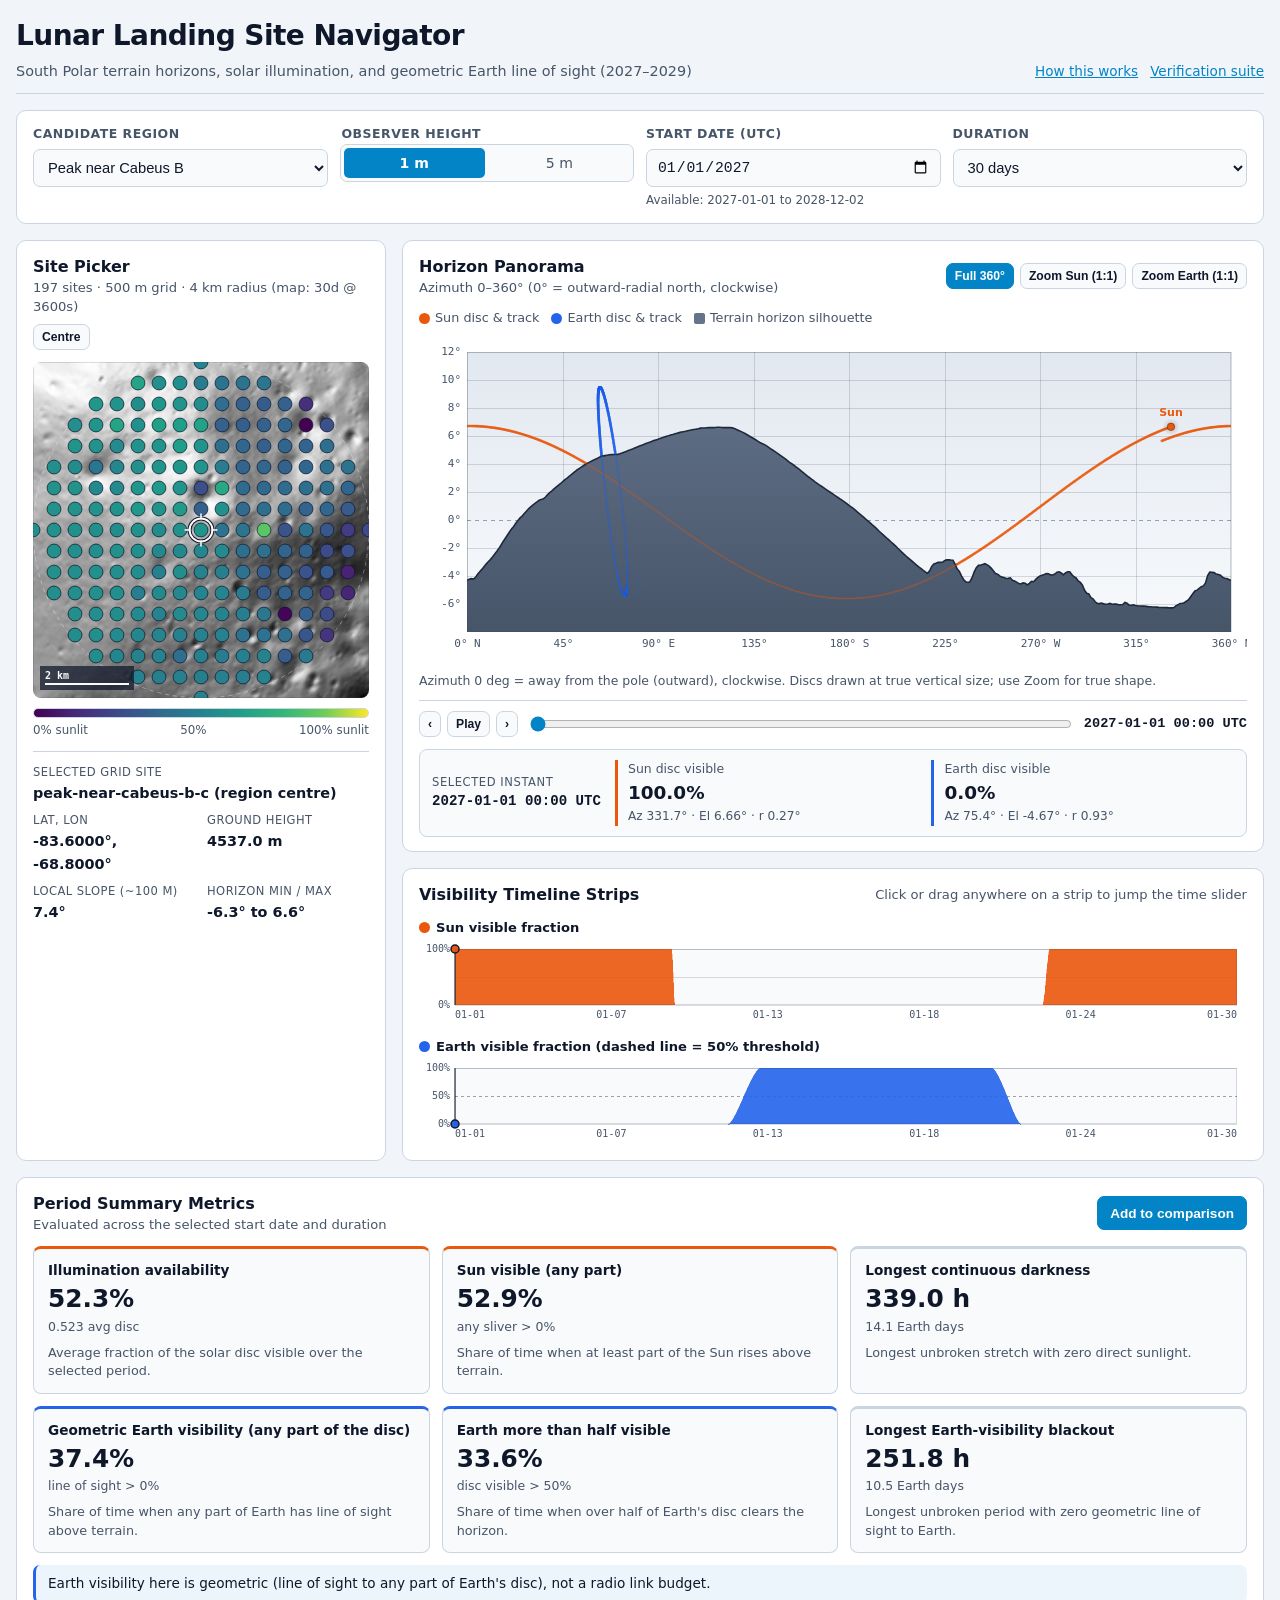
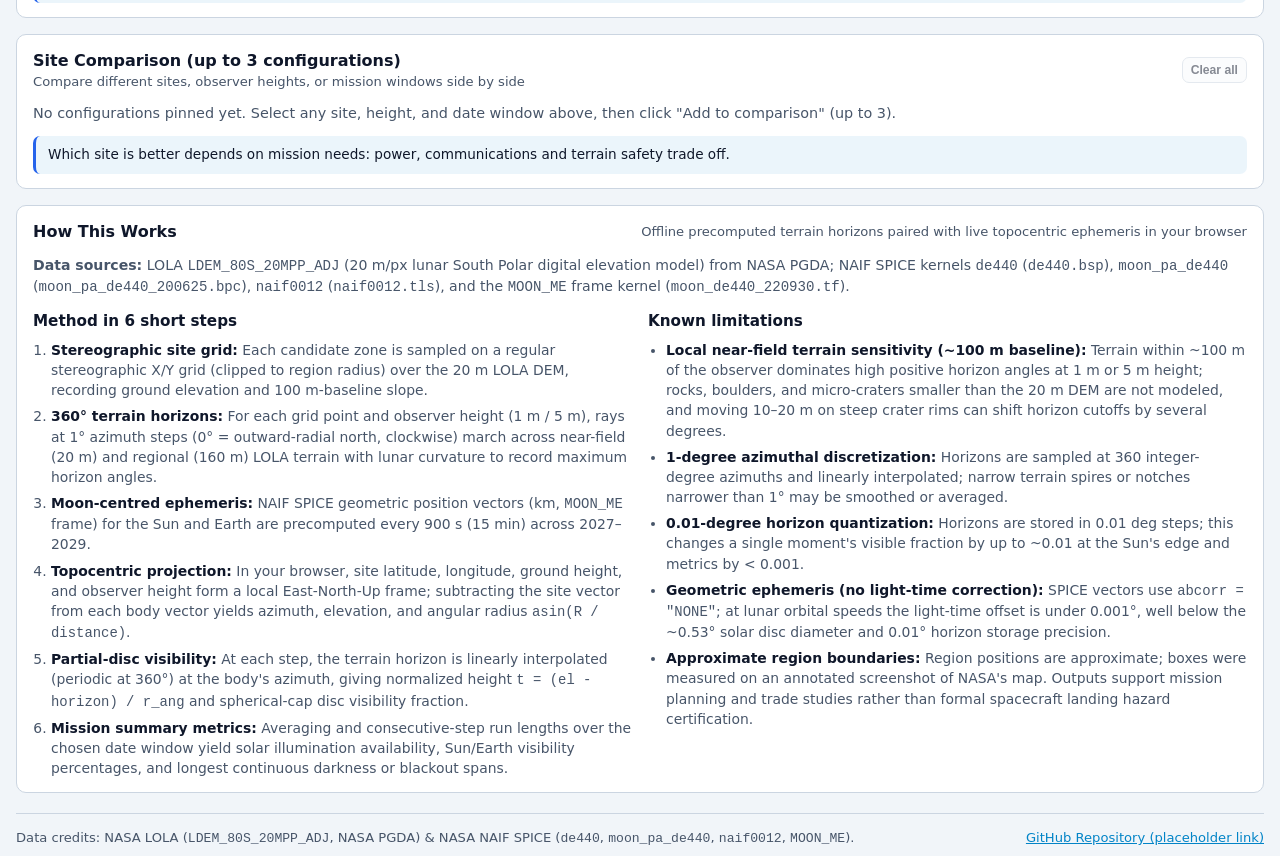
==== web/index.html @ ea750ddb "baseline: engine, data pack tools, web app before phase-1" ====
<!DOCTYPE html>
<html lang="en">
<head>
  <meta charset="UTF-8">
  <meta name="viewport" content="width=device-width, initial-scale=1.0">
  <title>Lunar Landing Site Navigator — Artemis III South Pole Explorer</title>
  <link rel="icon" href="data:,">
  <link rel="stylesheet" href="css/style.css">
</head>
<body>
  <div class="page-wrap">
    <header class="site-header">
      <div>
        <h1 class="site-title">Lunar Landing Site Navigator</h1>
        <p class="site-subtitle">
          South Polar terrain horizons, solar illumination, and geometric Earth line of sight (2027–2029)
        </p>
      </div>
      <nav class="header-links" aria-label="Secondary links">
        <a href="#how-this-works">How this works</a>
        <a href="tests.html">Verification suite</a>
      </nav>
    </header>

    <section id="loading-banner" class="status-card" aria-live="polite">
      <strong>Loading lunar terrain and ephemeris data pack…</strong>
      <p id="loading-text" class="panel-sub">Initializing…</p>
      <div class="progress-track" role="progressbar" aria-label="Data loading progress">
        <div id="loading-bar" class="progress-fill"></div>
      </div>
    </section>

    <section id="error-banner" class="status-card error-card" role="alert" hidden>
      <h2>Unable to load data pack</h2>
      <p id="error-message"></p>
      <p class="panel-sub">
        Serve this folder over HTTP rather than opening via <code>file://</code>:
        <code>cd web &amp;&amp; python -m http.server 8000</code>, then visit
        <code>http://localhost:8000/</code>.
      </p>
    </section>

    <main id="app-shell" hidden>
      <!-- 1. Controls -->
      <section class="panel controls-panel" aria-label="Simulation controls">
        <div class="controls-grid">
          <div class="control-group">
            <label class="control-label" for="region-select">Candidate region</label>
            <select id="region-select" class="control-select"></select>
          </div>

          <fieldset class="control-group" style="border: 0; margin: 0; padding: 0;">
            <legend class="control-label">Observer height</legend>
            <div id="height-toggle-group" class="seg-group" role="radiogroup" aria-label="Observer height"></div>
          </fieldset>

          <div class="control-group">
            <label class="control-label" for="start-date-input">Start date (UTC)</label>
            <input id="start-date-input" class="control-input" type="date">
            <span id="date-range-hint" class="control-hint"></span>
          </div>

          <div class="control-group">
            <label class="control-label" for="duration-select">Duration</label>
            <select id="duration-select" class="control-select"></select>
          </div>
        </div>
      </section>

      <!-- 2 + 3 + 5: Site Picker + Horizon Panorama + Timeline Strips -->
      <div class="workspace-grid">
        <!-- 2. Site Picker -->
        <section class="panel" aria-label="Site picker">
          <div class="panel-head">
            <div>
              <h2 class="panel-title">Site Picker</h2>
              <p id="site-map-status" class="panel-sub">Click a point or use arrow keys</p>
            </div>
            <button id="reset-center-btn" type="button" class="btn btn-xs">Centre</button>
          </div>

          <div id="site-map-progress" class="map-progress" hidden>
            <div
              id="site-map-progress-track"
              class="progress-track map-progress-track"
              role="progressbar"
              aria-label="Site map colour-map progress"
              aria-valuemin="0"
              aria-valuemax="100"
              aria-valuenow="0"
            >
              <div id="site-map-progress-bar" class="progress-fill"></div>
            </div>
          </div>

          <div class="map-wrap">
            <canvas
              id="site-map-canvas"
              tabindex="0"
              aria-label="Region hillshade map with candidate grid sites. Click or use arrow keys to select a site; press Home for region centre."
            ></canvas>
            <div id="site-map-tooltip" class="map-tooltip" hidden></div>
          </div>

          <div class="colorbar-row" aria-label="Illumination availability colour scale">
            <div class="colorbar-gradient"></div>
            <div class="colorbar-labels">
              <span>0% sunlit</span>
              <span>50%</span>
              <span>100% sunlit</span>
            </div>
          </div>

          <div class="site-props" aria-live="polite">
            <div class="prop-item prop-wide">
              <span class="prop-label">Selected grid site</span>
              <span id="site-id-value" class="prop-val">—</span>
            </div>
            <div class="prop-item">
              <span class="prop-label">Lat, Lon</span>
              <span id="site-latlon-value" class="prop-val">—</span>
            </div>
            <div class="prop-item">
              <span class="prop-label">Ground height</span>
              <span id="site-height-value" class="prop-val">—</span>
            </div>
            <div class="prop-item">
              <span class="prop-label">Local slope (~100 m)</span>
              <span id="site-slope-value" class="prop-val">—</span>
            </div>
            <div class="prop-item">
              <span class="prop-label">Horizon min / max</span>
              <span id="site-horizon-value" class="prop-val">—</span>
            </div>
          </div>
        </section>

        <!-- 3 + 5: Horizon Panorama + Time Slider + Timeline Strips -->
        <div class="stack-col">
          <section class="panel" aria-label="Horizon panorama">
            <div class="panel-head">
              <div>
                <h2 class="panel-title">Horizon Panorama</h2>
                <p class="panel-sub">Azimuth 0–360° (0° = outward-radial north, clockwise)</p>
              </div>
              <div class="pano-toolbar" role="group" aria-label="Panorama zoom view">
                <button type="button" class="btn btn-xs" data-pano-view="full" aria-pressed="true">Full 360°</button>
                <button type="button" class="btn btn-xs" data-pano-view="zoom-sun" aria-pressed="false">Zoom Sun (1:1)</button>
                <button type="button" class="btn btn-xs" data-pano-view="zoom-earth" aria-pressed="false">Zoom Earth (1:1)</button>
              </div>
            </div>

            <div class="legend-inline">
              <span class="legend-item"><span class="swatch swatch-sun"></span> Sun disc &amp; track</span>
              <span class="legend-item"><span class="swatch swatch-earth"></span> Earth disc &amp; track</span>
              <span class="legend-item"><span class="swatch swatch-terrain"></span> Terrain horizon silhouette</span>
            </div>

            <div class="pano-canvas-wrap">
              <canvas
                id="panorama-canvas"
                aria-label="Horizon panorama showing terrain silhouette, Sun and Earth tracks, and discs clipped by the horizon"
              ></canvas>
            </div>
            <p id="pano-caption" class="pano-caption">
              Azimuth 0 deg = away from the pole (outward), clockwise. Discs drawn at true vertical size; use Zoom for true shape.
            </p>

            <div class="slider-row">
              <div class="slider-controls">
                <button id="step-prev-btn" type="button" class="btn btn-xs" aria-label="Previous time step">‹</button>
                <button id="play-btn" type="button" class="btn btn-xs" aria-pressed="false">Play</button>
                <button id="step-next-btn" type="button" class="btn btn-xs" aria-label="Next time step">›</button>
              </div>
              <input
                id="time-slider"
                class="time-slider"
                type="range"
                min="0"
                max="100"
                value="0"
                aria-label="Simulation time step"
              >
              <span id="time-display" class="time-readout">—</span>
            </div>

            <div class="now-card" aria-live="polite">
              <div>
                <div class="now-stamp-label">Selected instant</div>
                <div id="now-time" class="now-stamp-val">—</div>
              </div>
              <div class="now-body now-body-sun">
                <span class="now-body-title">Sun disc visible</span>
                <span id="now-sun-pct" class="now-body-pct">—</span>
                <span id="now-sun-meta" class="now-body-meta">—</span>
              </div>
              <div class="now-body now-body-earth">
                <span class="now-body-title">Earth disc visible</span>
                <span id="now-earth-pct" class="now-body-pct">—</span>
                <span id="now-earth-meta" class="now-body-meta">—</span>
              </div>
            </div>
          </section>

          <!-- 5. Timeline Strips -->
          <section class="panel" aria-label="Visibility timelines">
            <div class="panel-head">
              <h2 class="panel-title">Visibility Timeline Strips</h2>
              <p class="panel-sub">Click or drag anywhere on a strip to jump the time slider</p>
            </div>

            <div class="strips-grid">
              <div class="strip-block">
                <span class="strip-label"><span class="swatch swatch-sun"></span> Sun visible fraction</span>
                <canvas
                  id="sun-strip-canvas"
                  class="strip-canvas"
                  aria-label="Sun visible fraction timeline over selected period"
                ></canvas>
              </div>
              <div class="strip-block">
                <span class="strip-label"><span class="swatch swatch-earth"></span> Earth visible fraction (dashed line = 50% threshold)</span>
                <canvas
                  id="earth-strip-canvas"
                  class="strip-canvas"
                  aria-label="Earth visible fraction timeline over selected period"
                ></canvas>
              </div>
            </div>
          </section>
        </div>
      </div>

      <!-- 4. Period Metric Cards -->
      <section class="panel metrics-section" aria-label="Period summary metrics">
        <div class="panel-head">
          <div>
            <h2 class="panel-title">Period Summary Metrics</h2>
            <p class="panel-sub">Evaluated across the selected start date and duration</p>
          </div>
          <button id="add-compare-btn" type="button" class="btn btn-primary">Add to comparison</button>
        </div>

        <div id="metrics-grid" class="metrics-grid"></div>
        <p id="earth-note" class="info-note"></p>
      </section>

      <!-- 6. Comparison -->
      <section class="panel compare-section" aria-label="Side-by-side site comparison">
        <div class="panel-head">
          <div>
            <h2 class="panel-title">Site Comparison (up to 3 configurations)</h2>
            <p class="panel-sub">Compare different sites, observer heights, or mission windows side by side</p>
          </div>
          <div class="compare-actions">
            <button id="clear-compare-btn" type="button" class="btn btn-xs" disabled>Clear all</button>
          </div>
        </div>

        <div id="compare-container"></div>
        <p id="compare-tradeoff-note" class="info-note"></p>
      </section>

      <!-- 7. How This Works -->
      <section id="how-this-works" class="panel" aria-label="Methodology, data sources, and limitations">
        <div class="panel-head">
          <h2 class="panel-title">How This Works</h2>
          <p class="panel-sub">Offline precomputed terrain horizons paired with live topocentric ephemeris in your browser</p>
        </div>

        <div class="how-sources">
          <p class="panel-sub" style="font-size: 0.88rem;">
            <strong>Data sources:</strong>
            LOLA <code>LDEM_80S_20MPP_ADJ</code> (20 m/px lunar South Polar digital elevation model) from NASA PGDA;
            NAIF SPICE kernels <code>de440</code> (<code>de440.bsp</code>), <code>moon_pa_de440</code> (<code>moon_pa_de440_200625.bpc</code>),
            <code>naif0012</code> (<code>naif0012.tls</code>), and the <code>MOON_ME</code> frame kernel (<code>moon_de440_220930.tf</code>).
          </p>
        </div>

        <div class="how-grid">
          <article class="how-card">
            <h3>Method in 6 short steps</h3>
            <ol>
              <li>
                <strong>Stereographic site grid:</strong> Each candidate zone is sampled on a regular stereographic X/Y grid (clipped to region radius) over the 20 m LOLA DEM, recording ground elevation and 100 m-baseline slope.
              </li>
              <li>
                <strong>360° terrain horizons:</strong> For each grid point and observer height (1 m / 5 m), rays at 1° azimuth steps (0° = outward-radial north, clockwise) march across near-field (20 m) and regional (160 m) LOLA terrain with lunar curvature to record maximum horizon angles.
              </li>
              <li>
                <strong>Moon-centred ephemeris:</strong> NAIF SPICE geometric position vectors (km, <code>MOON_ME</code> frame) for the Sun and Earth are precomputed every 900 s (15 min) across 2027–2029.
              </li>
              <li>
                <strong>Topocentric projection:</strong> In your browser, site latitude, longitude, ground height, and observer height form a local East-North-Up frame; subtracting the site vector from each body vector yields azimuth, elevation, and angular radius <code>asin(R / distance)</code>.
              </li>
              <li>
                <strong>Partial-disc visibility:</strong> At each step, the terrain horizon is linearly interpolated (periodic at 360°) at the body's azimuth, giving normalized height <code>t = (el - horizon) / r_ang</code> and spherical-cap disc visibility fraction.
              </li>
              <li>
                <strong>Mission summary metrics:</strong> Averaging and consecutive-step run lengths over the chosen date window yield solar illumination availability, Sun/Earth visibility percentages, and longest continuous darkness or blackout spans.
              </li>
            </ol>
          </article>

          <article class="how-card">
            <h3>Known limitations</h3>
            <ul>
              <li>
                <strong>Local near-field terrain sensitivity (~100 m baseline):</strong> Terrain within ~100 m of the observer dominates high positive horizon angles at 1 m or 5 m height; rocks, boulders, and micro-craters smaller than the 20 m DEM are not modeled, and moving 10–20 m on steep crater rims can shift horizon cutoffs by several degrees.
              </li>
              <li>
                <strong>1-degree azimuthal discretization:</strong> Horizons are sampled at 360 integer-degree azimuths and linearly interpolated; narrow terrain spires or notches narrower than 1° may be smoothed or averaged.
              </li>
              <li>
                <strong>0.01-degree horizon quantization:</strong> Horizons are stored in 0.01 deg steps; this changes a single moment's visible fraction by up to ~0.01 at the Sun's edge and metrics by &lt; 0.001.
              </li>
              <li>
                <strong>Geometric ephemeris (no light-time correction):</strong> SPICE vectors use <code>abcorr = "NONE"</code>; at lunar orbital speeds the light-time offset is under 0.001°, well below the ~0.53° solar disc diameter and 0.01° horizon storage precision.
              </li>
              <li>
                <strong>Approximate region boundaries:</strong> Region positions are approximate; boxes were measured on an annotated screenshot of NASA's map. Outputs support mission planning and trade studies rather than formal spacecraft landing hazard certification.
              </li>
            </ul>
          </article>
        </div>
      </section>
    </main>

    <footer class="site-footer">
      <span>
        Data credits: NASA LOLA (<code>LDEM_80S_20MPP_ADJ</code>, NASA PGDA) &amp; NASA NAIF SPICE
        (<code>de440</code>, <code>moon_pa_de440</code>, <code>naif0012</code>, <code>MOON_ME</code>).
      </span>
      <span>
        <a href="https://github.com/your-username/lunar-landing-site-navigator" target="_blank" rel="noopener noreferrer">
          GitHub Repository (placeholder link)
        </a>
      </span>
    </footer>
  </div>

  <script>
    if (window.location.protocol === "file:") {
      document.getElementById("loading-banner").hidden = true;
      document.getElementById("error-banner").hidden = false;
      document.getElementById("error-message").textContent =
        'This app cannot load ES modules or binary data over file://. Please serve this folder over http, not file:// (for example: run "python -m http.server 8000" inside web/).';
    }
  </script>
  <script type="module" src="js/main.js"></script>
</body>
</html>
---- web/css/style.css ----
/* Lunar Landing Site Navigator — Static CSS (Dark default, Light via prefers-color-scheme) */

:root {
  color-scheme: dark light;

  /* Dark theme (default) */
  --bg: #070b14;
  --surface: #0f172a;
  --surface-alt: #162038;
  --border: #25324d;
  --text: #f1f5f9;
  --text-muted: #94a3b8;
  --accent: #38bdf8;
  --accent-contrast: #071324;

  /* Colour-blind-safe domain colours */
  --sun-color: #fb923c;
  --sun-glow: rgba(251, 146, 60, 0.28);
  --sun-track: rgba(251, 146, 60, 0.65);
  --sun-track-hidden: rgba(251, 146, 60, 0.20);

  --earth-color: #38bdf8;
  --earth-glow: rgba(56, 189, 248, 0.25);
  --earth-track: rgba(56, 189, 248, 0.65);
  --earth-track-hidden: rgba(56, 189, 248, 0.20);

  --terrain-fill: #4b5563;
  --terrain-bottom: #334155;
  --terrain-stroke: #94a3b8;

  --pano-sky-top: #091022;
  --pano-sky-bottom: #111c33;
  --pano-grid: rgba(148, 163, 184, 0.18);
  --pano-zero: rgba(148, 163, 184, 0.45);
  --pano-cursor: rgba(248, 250, 252, 0.7);

  --danger-bg: rgba(239, 68, 68, 0.14);
  --danger-border: #ef4444;
  --note-bg: rgba(56, 189, 248, 0.1);
  --bar-track: rgba(148, 163, 184, 0.18);
  --pass-color: #34d399;
  --fail-color: #f87171;
}

@media (prefers-color-scheme: light) {
  :root {
    --bg: #f1f5f9;
    --surface: #ffffff;
    --surface-alt: #f8fafc;
    --border: #cbd5e1;
    --text: #0f172a;
    --text-muted: #475569;
    --accent: #0284c7;
    --accent-contrast: #ffffff;

    --sun-color: #ea580c;
    --sun-glow: rgba(234, 88, 12, 0.22);
    --sun-track: rgba(234, 88, 12, 0.58);
    --sun-track-hidden: rgba(234, 88, 12, 0.20);

    --earth-color: #2563eb;
    --earth-glow: rgba(37, 99, 235, 0.22);
    --earth-track: rgba(37, 99, 235, 0.58);
    --earth-track-hidden: rgba(37, 99, 235, 0.20);

    --terrain-fill: #64748b;
    --terrain-bottom: #475569;
    --terrain-stroke: #1e293b;

    --pano-sky-top: #e2e8f0;
    --pano-sky-bottom: #f8fafc;
    --pano-grid: rgba(51, 65, 85, 0.18);
    --pano-zero: rgba(51, 65, 85, 0.48);
    --pano-cursor: rgba(15, 23, 42, 0.72);

    --danger-bg: rgba(220, 38, 38, 0.08);
    --danger-border: #dc2626;
    --note-bg: rgba(2, 132, 199, 0.08);
    --bar-track: rgba(15, 23, 42, 0.12);
    --pass-color: #059669;
    --fail-color: #dc2626;
  }
}

*,
*::before,
*::after {
  box-sizing: border-box;
}

html,
body {
  margin: 0;
  padding: 0;
  background: var(--bg);
  color: var(--text);
  font-family: system-ui, -apple-system, "Segoe UI", Roboto, sans-serif;
  line-height: 1.45;
  -webkit-font-smoothing: antialiased;
}

a {
  color: var(--accent);
}

:focus-visible {
  outline: 2px solid var(--accent);
  outline-offset: 2px;
}

.page-wrap {
  max-width: 1360px;
  margin: 0 auto;
  padding: 16px;
}

/* Header */
.site-header {
  display: flex;
  flex-wrap: wrap;
  justify-content: space-between;
  align-items: flex-end;
  gap: 12px;
  margin-bottom: 16px;
  padding-bottom: 12px;
  border-bottom: 1px solid var(--border);
}

.site-title {
  margin: 0;
  font-size: clamp(1.25rem, 2.4vw, 1.75rem);
  letter-spacing: -0.02em;
}

.site-subtitle {
  margin: 4px 0 0;
  font-size: 0.9rem;
  color: var(--text-muted);
}

.header-links {
  display: flex;
  gap: 12px;
  font-size: 0.85rem;
}

/* Loading & Error Banners */
.status-card {
  background: var(--surface);
  border: 1px solid var(--border);
  border-radius: 10px;
  padding: 20px;
  margin-bottom: 16px;
}

.error-card {
  background: var(--danger-bg);
  border-color: var(--danger-border);
}

.error-card h2 {
  margin: 0 0 8px;
  font-size: 1.05rem;
}

.progress-track {
  width: 100%;
  height: 8px;
  background: var(--bar-track);
  border-radius: 999px;
  overflow: hidden;
  margin-top: 10px;
}

.progress-fill {
  height: 100%;
  width: 0%;
  background: var(--accent);
  transition: width 120ms linear;
}

/* Panels */
.panel {
  background: var(--surface);
  border: 1px solid var(--border);
  border-radius: 10px;
  padding: 14px 16px;
  min-width: 0;
}

.panel-head {
  display: flex;
  flex-wrap: wrap;
  align-items: center;
  justify-content: space-between;
  gap: 8px;
  margin-bottom: 12px;
}

.panel-title {
  margin: 0;
  font-size: 1rem;
  font-weight: 600;
}

.panel-sub {
  margin: 0;
  font-size: 0.82rem;
  color: var(--text-muted);
}

/* Controls Bar */
.controls-panel {
  margin-bottom: 16px;
}

.controls-grid {
  display: grid;
  grid-template-columns: repeat(4, minmax(0, 1fr));
  gap: 12px;
  align-items: start;
}

.control-group {
  display: flex;
  flex-direction: column;
  gap: 5px;
  min-width: 0;
}

.control-label {
  font-size: 0.78rem;
  font-weight: 600;
  text-transform: uppercase;
  letter-spacing: 0.04em;
  color: var(--text-muted);
}

.control-input,
.control-select {
  width: 100%;
  min-height: 38px;
  padding: 7px 10px;
  border-radius: 7px;
  border: 1px solid var(--border);
  background: var(--surface-alt);
  color: var(--text);
  font-size: 0.92rem;
}

.control-hint {
  font-size: 0.74rem;
  color: var(--text-muted);
}

/* Segmented Radio Toggle */
.seg-group {
  display: flex;
  gap: 4px;
  padding: 3px;
  border: 1px solid var(--border);
  border-radius: 7px;
  background: var(--surface-alt);
  min-height: 38px;
}

.seg-option {
  flex: 1;
  position: relative;
  display: flex;
  align-items: center;
  justify-content: center;
  cursor: pointer;
}

.seg-option input {
  position: absolute;
  opacity: 0;
  width: 1px;
  height: 1px;
}

.seg-option span {
  display: block;
  width: 100%;
  text-align: center;
  padding: 5px 8px;
  border-radius: 5px;
  font-size: 0.88rem;
  font-weight: 500;
  color: var(--text-muted);
  transition: background-color 120ms, color 120ms;
}

.seg-option input:checked + span {
  background: var(--accent);
  color: var(--accent-contrast);
  font-weight: 600;
}

.seg-option input:focus-visible + span {
  outline: 2px solid var(--accent);
  outline-offset: 1px;
}

/* Buttons */
.btn {
  display: inline-flex;
  align-items: center;
  justify-content: center;
  gap: 6px;
  min-height: 34px;
  padding: 6px 12px;
  border-radius: 7px;
  border: 1px solid var(--border);
  background: var(--surface-alt);
  color: var(--text);
  font-size: 0.85rem;
  font-weight: 600;
  cursor: pointer;
}

.btn:hover:not(:disabled) {
  border-color: var(--accent);
}

.btn:disabled {
  opacity: 0.5;
  cursor: not-allowed;
}

.btn-primary {
  background: var(--accent);
  color: var(--accent-contrast);
  border-color: var(--accent);
}

.btn-ghost {
  background: transparent;
}

.btn-xs {
  min-height: 26px;
  padding: 3px 8px;
  font-size: 0.76rem;
}

.btn[aria-pressed="true"] {
  background: var(--accent);
  color: var(--accent-contrast);
  border-color: var(--accent);
}

/* Main Workspace Layout */
.workspace-grid {
  display: grid;
  grid-template-columns: minmax(280px, 370px) minmax(0, 1fr);
  gap: 16px;
  margin-bottom: 16px;
}

.stack-col {
  display: flex;
  flex-direction: column;
  gap: 16px;
  min-width: 0;
}

/* Site Picker */
.map-progress {
  margin-bottom: 10px;
}

.map-progress-track {
  height: 5px;
  margin-top: 0;
}

.map-wrap {
  position: relative;
  width: 100%;
  aspect-ratio: 1 / 1;
}

#site-map-canvas {
  display: block;
  width: 100%;
  height: 100%;
  border-radius: 8px;
  cursor: crosshair;
}

.map-tooltip {
  position: absolute;
  pointer-events: none;
  background: rgba(15, 23, 42, 0.92);
  color: #f8fafc;
  border: 1px solid rgba(148, 163, 184, 0.4);
  border-radius: 6px;
  padding: 4px 8px;
  font-size: 0.75rem;
  white-space: nowrap;
  z-index: 4;
}

.colorbar-row {
  margin-top: 10px;
}

.colorbar-gradient {
  height: 10px;
  border-radius: 999px;
  border: 1px solid var(--border);
  background: linear-gradient(
    to right,
    #440154 0%,
    #482878 12%,
    #3e4a89 25%,
    #31688e 37%,
    #26828e 50%,
    #1f9e89 62%,
    #35b779 75%,
    #6dcd59 87%,
    #fde725 100%
  );
}

.colorbar-labels {
  display: flex;
  justify-content: space-between;
  font-size: 0.74rem;
  color: var(--text-muted);
  margin-top: 4px;
}

.site-props {
  display: grid;
  grid-template-columns: repeat(2, minmax(0, 1fr));
  gap: 8px 12px;
  margin-top: 12px;
  padding-top: 12px;
  border-top: 1px solid var(--border);
}

.prop-item {
  min-width: 0;
}

.prop-item.prop-wide {
  grid-column: 1 / -1;
}

.prop-label {
  display: block;
  font-size: 0.72rem;
  text-transform: uppercase;
  letter-spacing: 0.04em;
  color: var(--text-muted);
}

.prop-val {
  font-size: 0.9rem;
  font-weight: 600;
  font-variant-numeric: tabular-nums;
  word-break: break-word;
}

/* Panorama */
.pano-toolbar {
  display: flex;
  flex-wrap: wrap;
  align-items: center;
  gap: 6px;
}

.legend-inline {
  display: flex;
  flex-wrap: wrap;
  gap: 12px;
  font-size: 0.8rem;
  color: var(--text-muted);
  margin-bottom: 8px;
}

.legend-item {
  display: inline-flex;
  align-items: center;
  gap: 5px;
}

.swatch {
  width: 11px;
  height: 11px;
  border-radius: 50%;
  display: inline-block;
}

.swatch-sun {
  background: var(--sun-color);
}

.swatch-earth {
  background: var(--earth-color);
}

.swatch-terrain {
  background: var(--terrain-fill);
  border-radius: 2px;
}

.pano-canvas-wrap {
  width: 100%;
  height: 330px;
}

.pano-caption {
  margin: 6px 0 0;
  font-size: 0.78rem;
  color: var(--text-muted);
}

#panorama-canvas {
  display: block;
  width: 100%;
  height: 100%;
}

/* Time Slider + Now Card */
.slider-row {
  display: flex;
  flex-wrap: wrap;
  align-items: center;
  gap: 10px;
  margin-top: 10px;
  padding-top: 10px;
  border-top: 1px solid var(--border);
}

.slider-controls {
  display: flex;
  align-items: center;
  gap: 6px;
}

.time-slider {
  flex: 1 1 200px;
  min-width: 0;
  accent-color: var(--accent);
}

.time-readout {
  font-family: ui-monospace, SFMono-Regular, Menlo, Consolas, monospace;
  font-size: 0.85rem;
  font-weight: 600;
  min-width: 145px;
  text-align: right;
}

.now-card {
  display: grid;
  grid-template-columns: auto repeat(2, minmax(0, 1fr));
  gap: 10px 14px;
  align-items: center;
  margin-top: 12px;
  padding: 10px 12px;
  border-radius: 8px;
  background: var(--surface-alt);
  border: 1px solid var(--border);
}

.now-stamp-label {
  font-size: 0.72rem;
  text-transform: uppercase;
  letter-spacing: 0.05em;
  color: var(--text-muted);
}

.now-stamp-val {
  font-family: ui-monospace, SFMono-Regular, Menlo, Consolas, monospace;
  font-size: 0.88rem;
  font-weight: 600;
}

.now-body {
  display: flex;
  flex-direction: column;
  gap: 2px;
  padding-left: 10px;
  border-left: 3px solid var(--border);
}

.now-body-sun {
  border-left-color: var(--sun-color);
}

.now-body-earth {
  border-left-color: var(--earth-color);
}

.now-body-title {
  font-size: 0.78rem;
  color: var(--text-muted);
}

.now-body-pct {
  font-size: 1.15rem;
  font-weight: 700;
  font-variant-numeric: tabular-nums;
}

.now-body-meta {
  font-size: 0.76rem;
  color: var(--text-muted);
  font-variant-numeric: tabular-nums;
}

/* Timeline Strips */
.strips-grid {
  display: flex;
  flex-direction: column;
  gap: 10px;
}

.strip-block {
  display: flex;
  flex-direction: column;
  gap: 4px;
}

.strip-label {
  font-size: 0.82rem;
  font-weight: 600;
  display: flex;
  align-items: center;
  gap: 6px;
}

.strip-canvas {
  display: block;
  width: 100%;
  height: 86px;
  cursor: ew-resize;
}

/* Metric Cards */
.metrics-section {
  margin-bottom: 16px;
}

.metrics-grid {
  display: grid;
  grid-template-columns: repeat(3, minmax(0, 1fr));
  gap: 12px;
}

.metric-card {
  background: var(--surface-alt);
  border: 1px solid var(--border);
  border-top: 3px solid var(--border);
  border-radius: 8px;
  padding: 12px 14px;
  display: flex;
  flex-direction: column;
  gap: 4px;
}

.metric-sun {
  border-top-color: var(--sun-color);
}

.metric-earth {
  border-top-color: var(--earth-color);
}

.metric-label {
  margin: 0;
  font-size: 0.85rem;
  font-weight: 600;
}

.metric-value {
  font-size: 1.55rem;
  font-weight: 700;
  font-variant-numeric: tabular-nums;
  line-height: 1.15;
}

.metric-sub {
  font-size: 0.78rem;
  color: var(--text-muted);
  font-variant-numeric: tabular-nums;
}

.metric-help {
  margin: 4px 0 0;
  font-size: 0.8rem;
  color: var(--text-muted);
}

.info-note {
  margin: 12px 0 0;
  padding: 9px 12px;
  border-radius: 7px;
  background: var(--note-bg);
  border-left: 3px solid var(--earth-color);
  font-size: 0.85rem;
}

/* Comparison */
.compare-section {
  margin-bottom: 16px;
}

.compare-actions {
  display: flex;
  flex-wrap: wrap;
  gap: 8px;
}

.compare-empty {
  margin: 4px 0;
  font-size: 0.9rem;
  color: var(--text-muted);
}

.table-scroll {
  overflow-x: auto;
  margin-top: 8px;
}

.compare-table {
  width: 100%;
  border-collapse: collapse;
  font-size: 0.88rem;
  min-width: 560px;
}

.compare-table th,
.compare-table td {
  padding: 10px 12px;
  border-bottom: 1px solid var(--border);
  text-align: left;
  vertical-align: top;
}

.compare-table thead th {
  border-bottom-width: 2px;
}

.cmp-col-head {
  display: flex;
  flex-direction: column;
  gap: 2px;
}

.cmp-col-meta {
  font-size: 0.76rem;
  font-weight: 400;
  color: var(--text-muted);
}

.cmp-col-head .btn {
  margin-top: 6px;
  align-self: flex-start;
}

.cmp-metric-name {
  font-weight: 600;
}

.cmp-metric-help {
  font-size: 0.76rem;
  font-weight: 400;
  color: var(--text-muted);
}

.cmp-val {
  font-weight: 700;
  font-variant-numeric: tabular-nums;
  margin-bottom: 5px;
}

.cmp-bar-track {
  width: 100%;
  height: 7px;
  border-radius: 999px;
  background: var(--bar-track);
  overflow: hidden;
}

.cmp-bar-fill {
  height: 100%;
  border-radius: 999px;
  background: var(--text-muted);
}

.cmp-bar-sun {
  background: var(--sun-color);
}

.cmp-bar-earth {
  background: var(--earth-color);
}

/* How This Works Panel */
.how-grid {
  display: grid;
  grid-template-columns: repeat(2, minmax(0, 1fr));
  gap: 16px;
}

.how-card h3 {
  margin: 0 0 8px;
  font-size: 0.95rem;
}

.how-card p,
.how-card li {
  font-size: 0.87rem;
  color: var(--text-muted);
}

.how-card strong {
  color: var(--text);
}

.how-card ol,
.how-card ul {
  margin: 0;
  padding-left: 18px;
  display: flex;
  flex-direction: column;
  gap: 6px;
}

.how-sources {
  margin-bottom: 12px;
}

/* Footer */
.site-footer {
  margin-top: 20px;
  padding-top: 14px;
  border-top: 1px solid var(--border);
  display: flex;
  flex-wrap: wrap;
  justify-content: space-between;
  gap: 10px;
  font-size: 0.82rem;
  color: var(--text-muted);
}

/* Tests page styles */
.test-table {
  width: 100%;
  border-collapse: collapse;
  font-size: 0.84rem;
  min-width: 660px;
}

.test-table th,
.test-table td {
  padding: 8px 10px;
  border-bottom: 1px solid var(--border);
  text-align: left;
  font-variant-numeric: tabular-nums;
}

.badge-pass {
  display: inline-block;
  padding: 2px 7px;
  border-radius: 4px;
  font-weight: 700;
  font-size: 0.76rem;
  background: rgba(52, 211, 153, 0.16);
  color: var(--pass-color);
}

.badge-fail {
  display: inline-block;
  padding: 2px 7px;
  border-radius: 4px;
  font-weight: 700;
  font-size: 0.76rem;
  background: rgba(248, 113, 113, 0.16);
  color: var(--fail-color);
}

/* Responsive Breakpoints (down to 360px) */
@media (max-width: 1020px) {
  .controls-grid {
    grid-template-columns: repeat(2, minmax(0, 1fr));
  }
  .workspace-grid {
    grid-template-columns: 1fr;
  }
  .map-wrap {
    max-width: 380px;
  }
  .metrics-grid {
    grid-template-columns: repeat(2, minmax(0, 1fr));
  }
  .how-grid {
    grid-template-columns: 1fr;
  }
}

@media (max-width: 600px) {
  .page-wrap {
    padding: 10px;
  }
  .controls-grid {
    grid-template-columns: 1fr;
  }
  .metrics-grid {
    grid-template-columns: 1fr;
  }
  .now-card {
    grid-template-columns: 1fr;
  }
  .now-body {
    border-left: none;
    border-top: 2px solid var(--border);
    padding-left: 0;
    padding-top: 8px;
  }
  .now-body-sun {
    border-top-color: var(--sun-color);
  }
  .now-body-earth {
    border-top-color: var(--earth-color);
  }
  .pano-canvas-wrap {
    height: 260px;
  }
  .time-readout {
    text-align: left;
  }
}
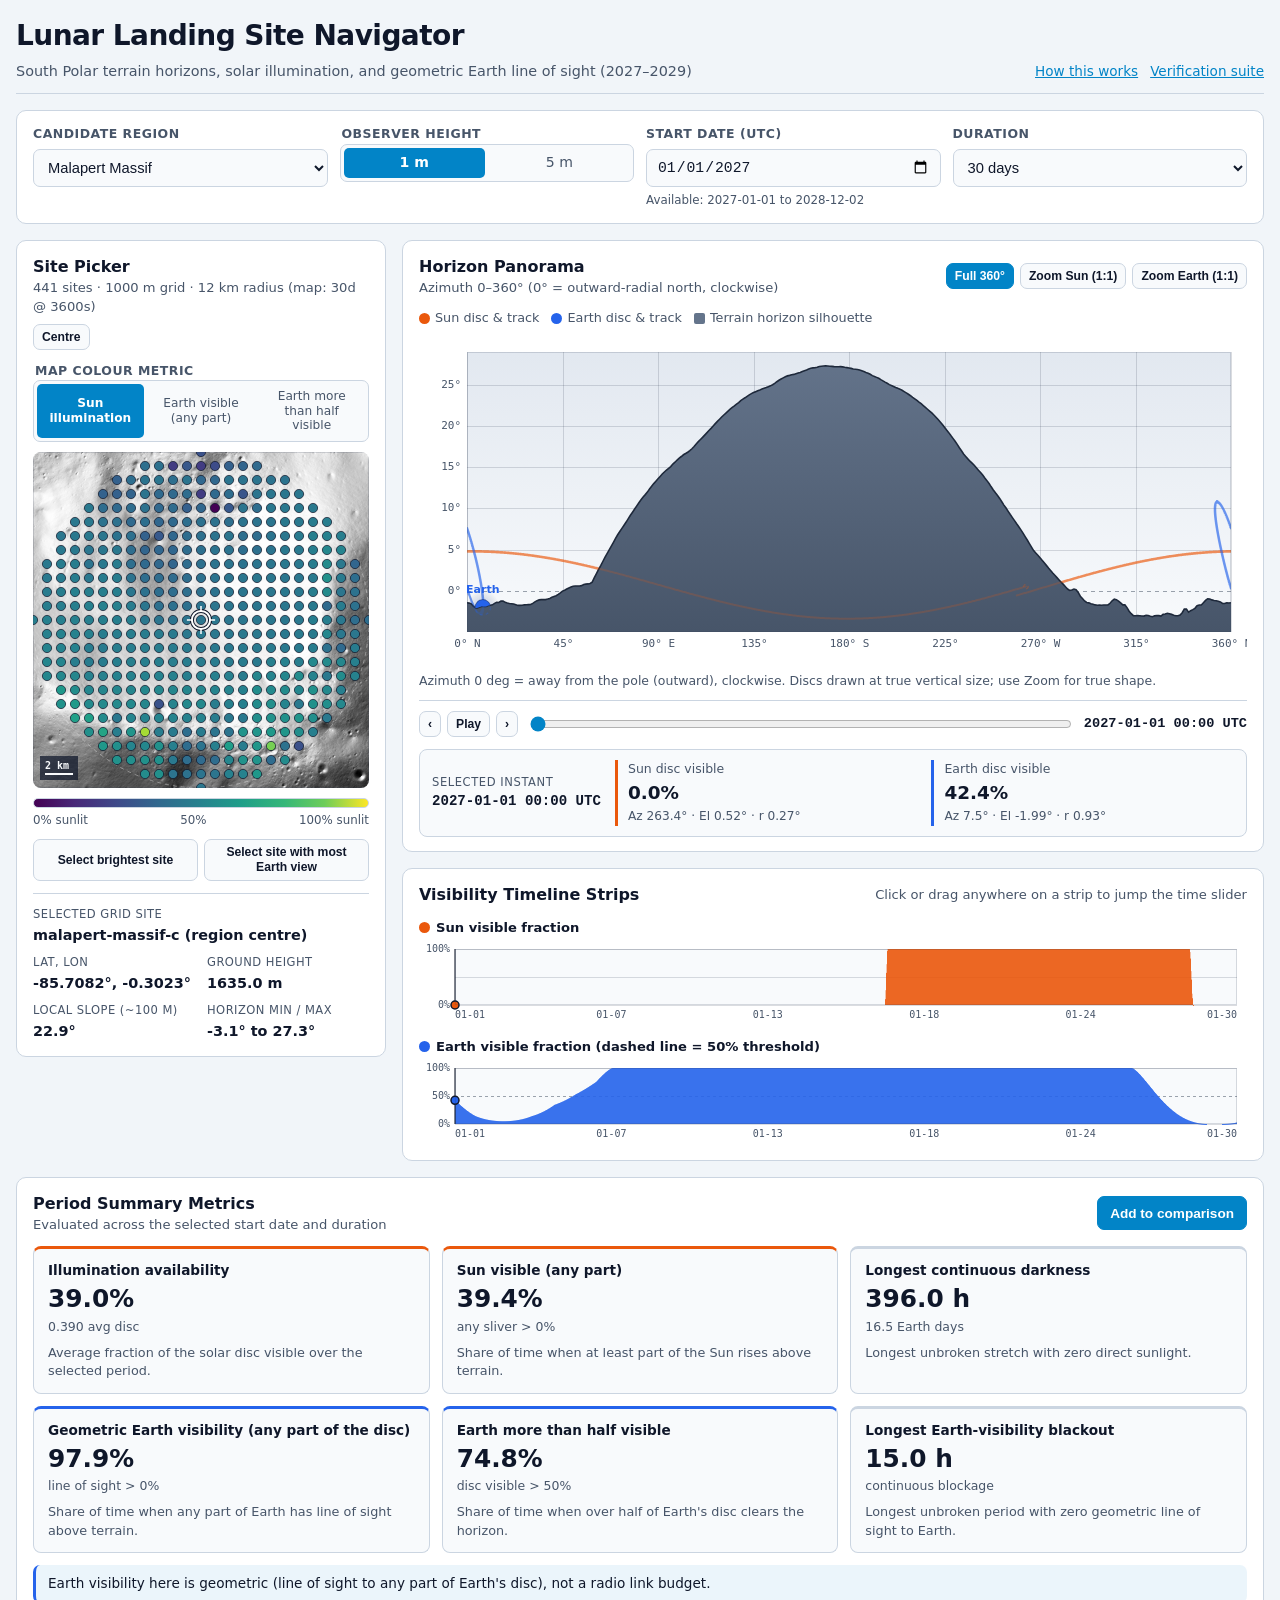
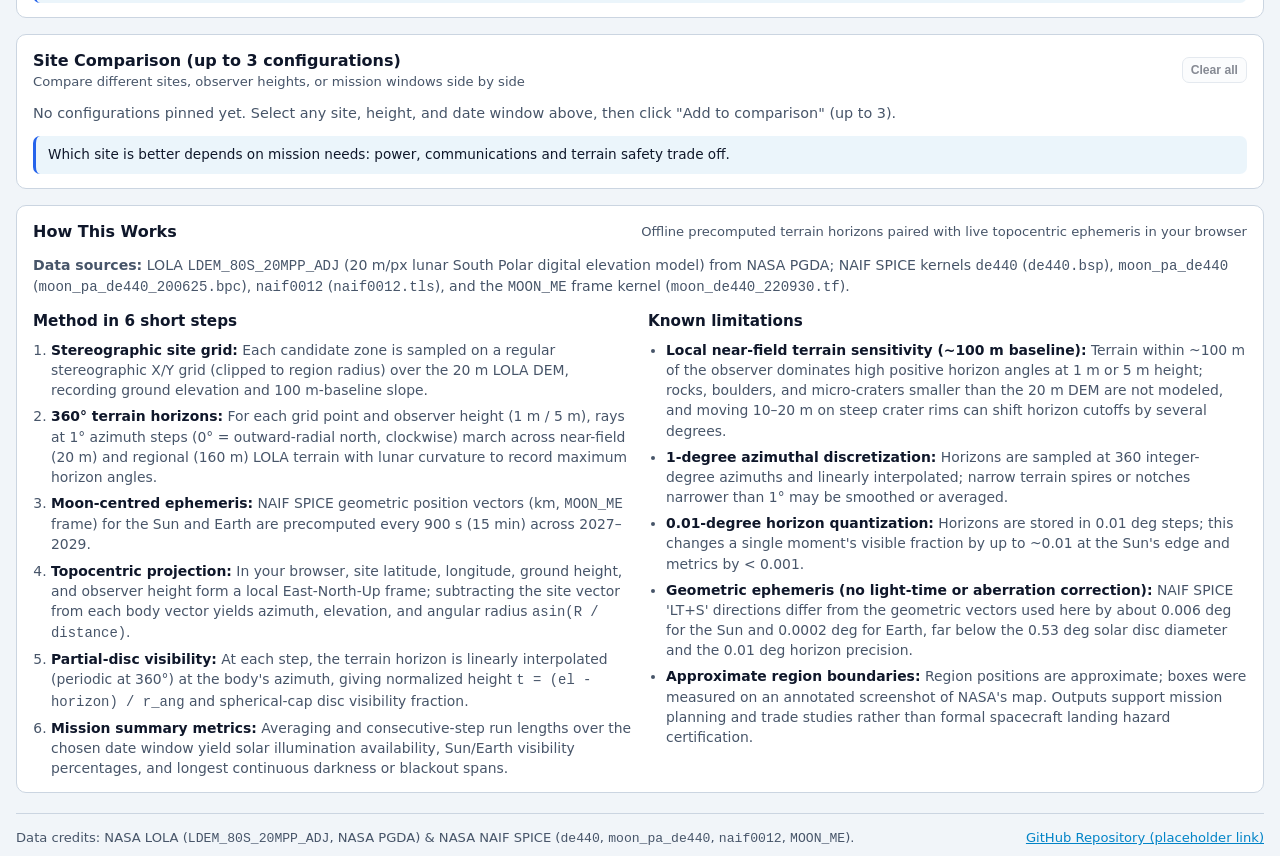
==== commit c60a2306: "phase-2: metric selector, max-site buttons, layout, light-time text" ====
--- a/web/index.html
+++ b/web/index.html
@@ -79,6 +79,11 @@
             <button id="reset-center-btn" type="button" class="btn btn-xs">Centre</button>
           </div>
 
+          <fieldset class="map-metric-fieldset">
+            <legend class="control-label">Map colour metric</legend>
+            <div id="map-metric-group" class="seg-group seg-group-compact" role="radiogroup" aria-label="Map colour metric"></div>
+          </fieldset>
+
           <div id="site-map-progress" class="map-progress" hidden>
             <div
               id="site-map-progress-track"
@@ -102,14 +107,24 @@
             <div id="site-map-tooltip" class="map-tooltip" hidden></div>
           </div>
 
-          <div class="colorbar-row" aria-label="Illumination availability colour scale">
+          <div id="colorbar-row" class="colorbar-row" aria-label="Sun illumination availability colour scale">
             <div class="colorbar-gradient"></div>
             <div class="colorbar-labels">
-              <span>0% sunlit</span>
-              <span>50%</span>
-              <span>100% sunlit</span>
-            </div>
-          </div>
+              <span id="colorbar-min">0% sunlit</span>
+              <span id="colorbar-mid">50%</span>
+              <span id="colorbar-max">100% sunlit</span>
+            </div>
+          </div>
+
+          <div class="map-pick-actions">
+            <button id="select-brightest-btn" type="button" class="btn btn-xs" disabled>
+              Select brightest site
+            </button>
+            <button id="select-earth-btn" type="button" class="btn btn-xs" disabled>
+              Select site with most Earth view
+            </button>
+          </div>
+          <p id="map-pick-note" class="info-note map-pick-note" hidden></p>
 
           <div class="site-props" aria-live="polite">
             <div class="prop-item prop-wide">
@@ -315,7 +330,7 @@
                 <strong>0.01-degree horizon quantization:</strong> Horizons are stored in 0.01 deg steps; this changes a single moment's visible fraction by up to ~0.01 at the Sun's edge and metrics by &lt; 0.001.
               </li>
               <li>
-                <strong>Geometric ephemeris (no light-time correction):</strong> SPICE vectors use <code>abcorr = "NONE"</code>; at lunar orbital speeds the light-time offset is under 0.001°, well below the ~0.53° solar disc diameter and 0.01° horizon storage precision.
+                <strong>Geometric ephemeris (no light-time or aberration correction):</strong> NAIF SPICE 'LT+S' directions differ from the geometric vectors used here by about 0.006 deg for the Sun and 0.0002 deg for Earth, far below the 0.53 deg solar disc diameter and the 0.01 deg horizon precision.
               </li>
               <li>
                 <strong>Approximate region boundaries:</strong> Region positions are approximate; boxes were measured on an annotated screenshot of NASA's map. Outputs support mission planning and trade studies rather than formal spacecraft landing hazard certification.
--- a/web/css/style.css
+++ b/web/css/style.css
@@ -281,13 +281,17 @@
 }
 
 .seg-option span {
-  display: block;
-  width: 100%;
+  display: flex;
+  align-items: center;
+  justify-content: center;
+  width: 100%;
+  height: 100%;
   text-align: center;
   padding: 5px 8px;
   border-radius: 5px;
   font-size: 0.88rem;
   font-weight: 500;
+  line-height: 1.2;
   color: var(--text-muted);
   transition: background-color 120ms, color 120ms;
 }
@@ -356,6 +360,7 @@
   display: grid;
   grid-template-columns: minmax(280px, 370px) minmax(0, 1fr);
   gap: 16px;
+  align-items: start;
   margin-bottom: 16px;
 }
 
@@ -367,6 +372,40 @@
 }
 
 /* Site Picker */
+.map-metric-fieldset {
+  border: 0;
+  margin: 0 0 10px;
+  padding: 0;
+  display: flex;
+  flex-direction: column;
+  gap: 5px;
+}
+
+.seg-group-compact .seg-option span {
+  font-size: 0.76rem;
+  padding: 5px 6px;
+}
+
+.map-pick-actions {
+  display: grid;
+  grid-template-columns: repeat(2, minmax(0, 1fr));
+  gap: 6px;
+  margin-top: 10px;
+}
+
+.map-pick-actions .btn {
+  text-align: center;
+  line-height: 1.25;
+  padding: 5px 8px;
+  min-height: 32px;
+}
+
+.map-pick-note {
+  margin-top: 8px;
+  font-size: 0.78rem;
+  padding: 7px 10px;
+}
+
 .map-progress {
   margin-bottom: 10px;
 }
@@ -896,6 +935,7 @@
   }
   .map-wrap {
     max-width: 380px;
+    margin-inline: auto;
   }
   .metrics-grid {
     grid-template-columns: repeat(2, minmax(0, 1fr));
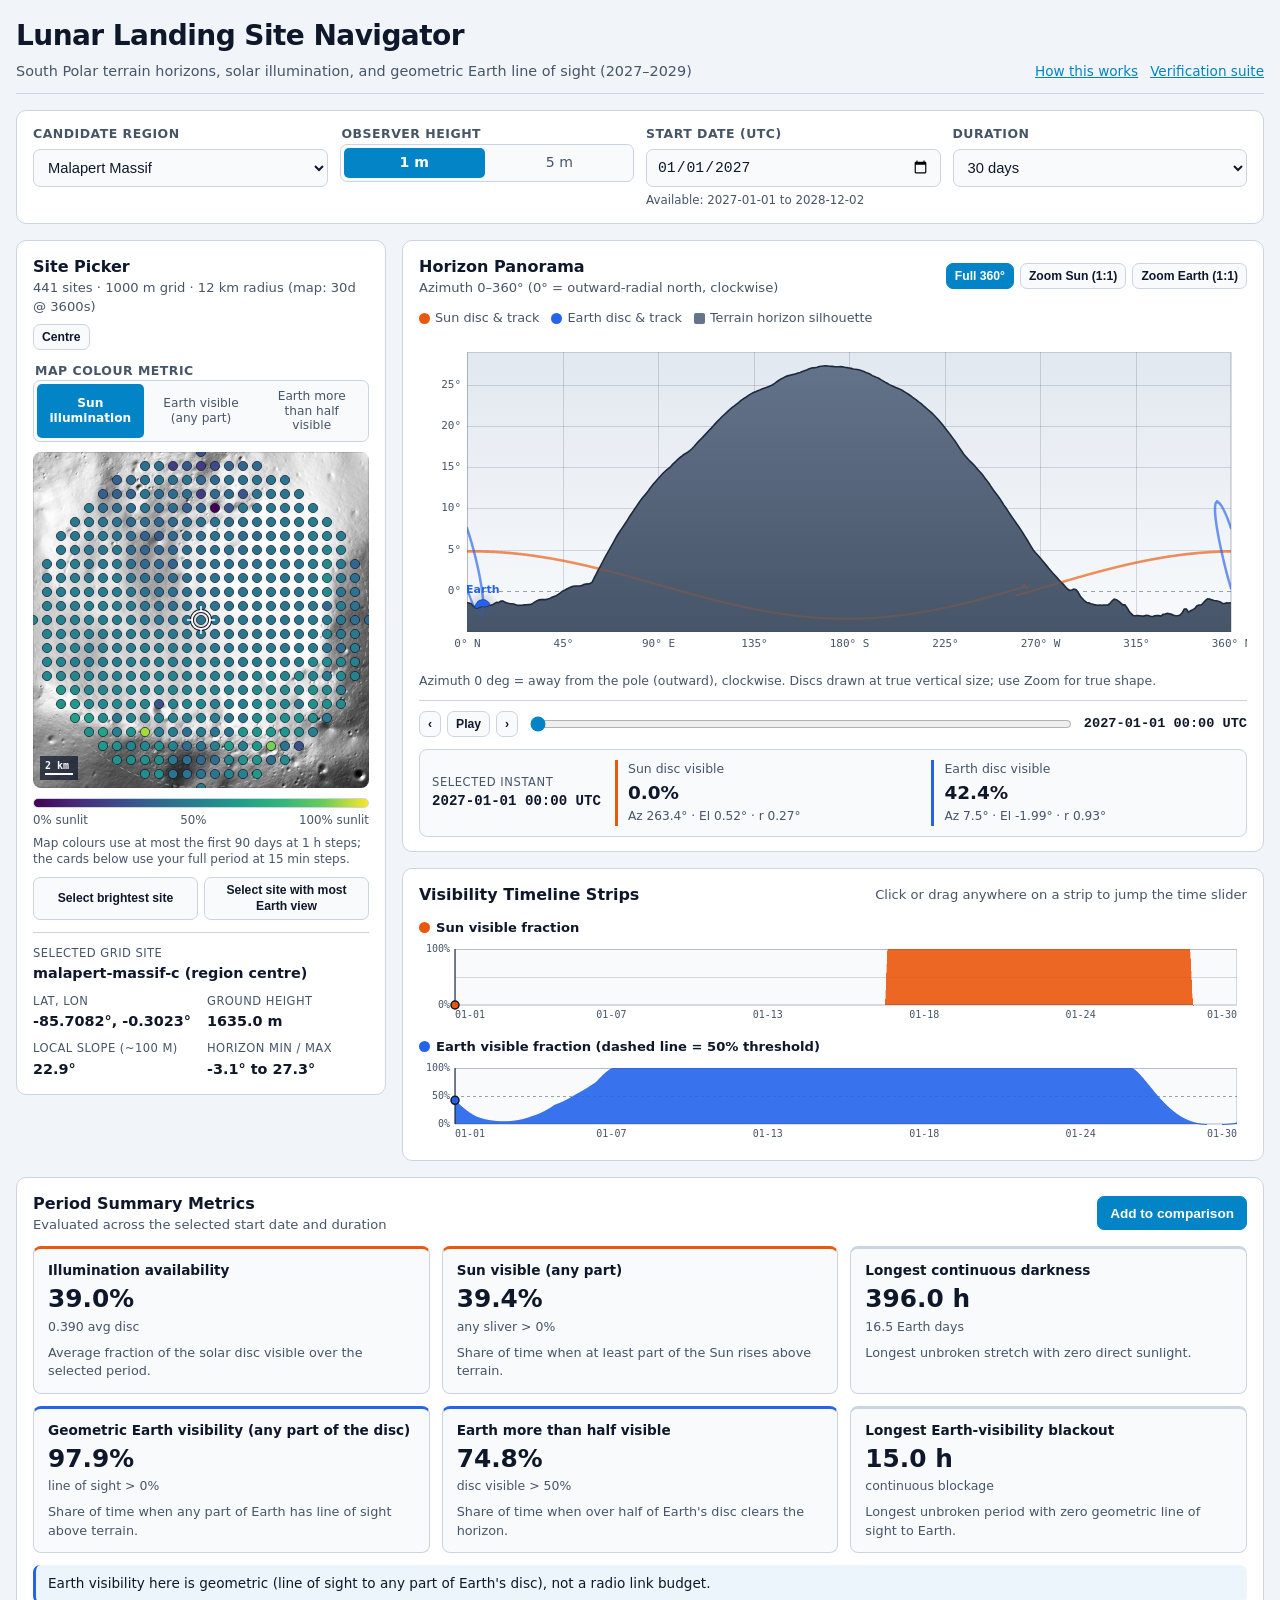
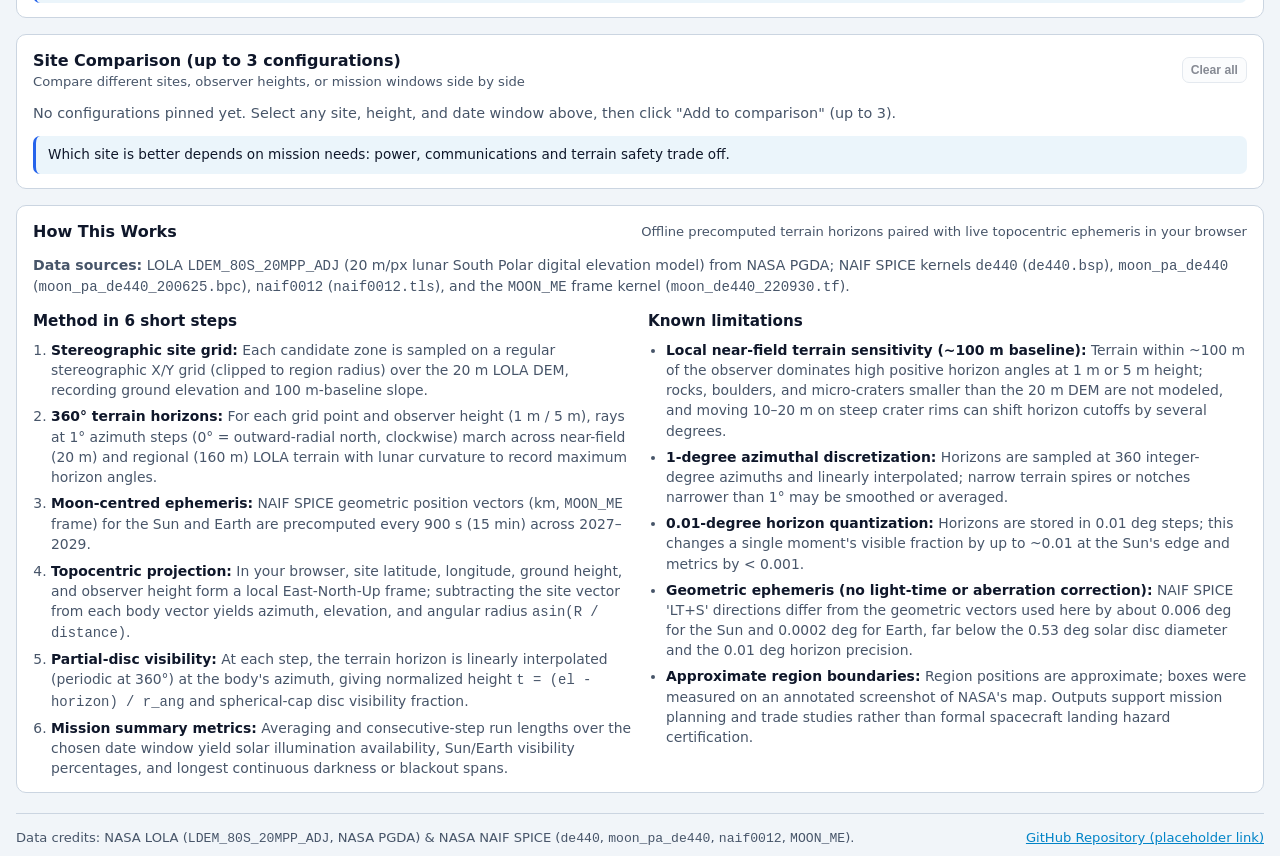
==== commit db4a9628: "phase-2.1: selection note names metric, window and height; legend caption" ====
--- a/web/index.html
+++ b/web/index.html
@@ -115,6 +115,9 @@
               <span id="colorbar-max">100% sunlit</span>
             </div>
           </div>
+          <p id="map-legend-caption" class="map-legend-caption">
+            Map colours use at most the first 90 days at 1 h steps; the cards below use your full period at 15 min steps.
+          </p>
 
           <div class="map-pick-actions">
             <button id="select-brightest-btn" type="button" class="btn btn-xs" disabled>
--- a/web/css/style.css
+++ b/web/css/style.css
@@ -472,6 +472,13 @@
   margin-top: 4px;
 }
 
+.map-legend-caption {
+  margin: 6px 0 0;
+  font-size: 0.75rem;
+  color: var(--text-muted);
+  line-height: 1.35;
+}
+
 .site-props {
   display: grid;
   grid-template-columns: repeat(2, minmax(0, 1fr));
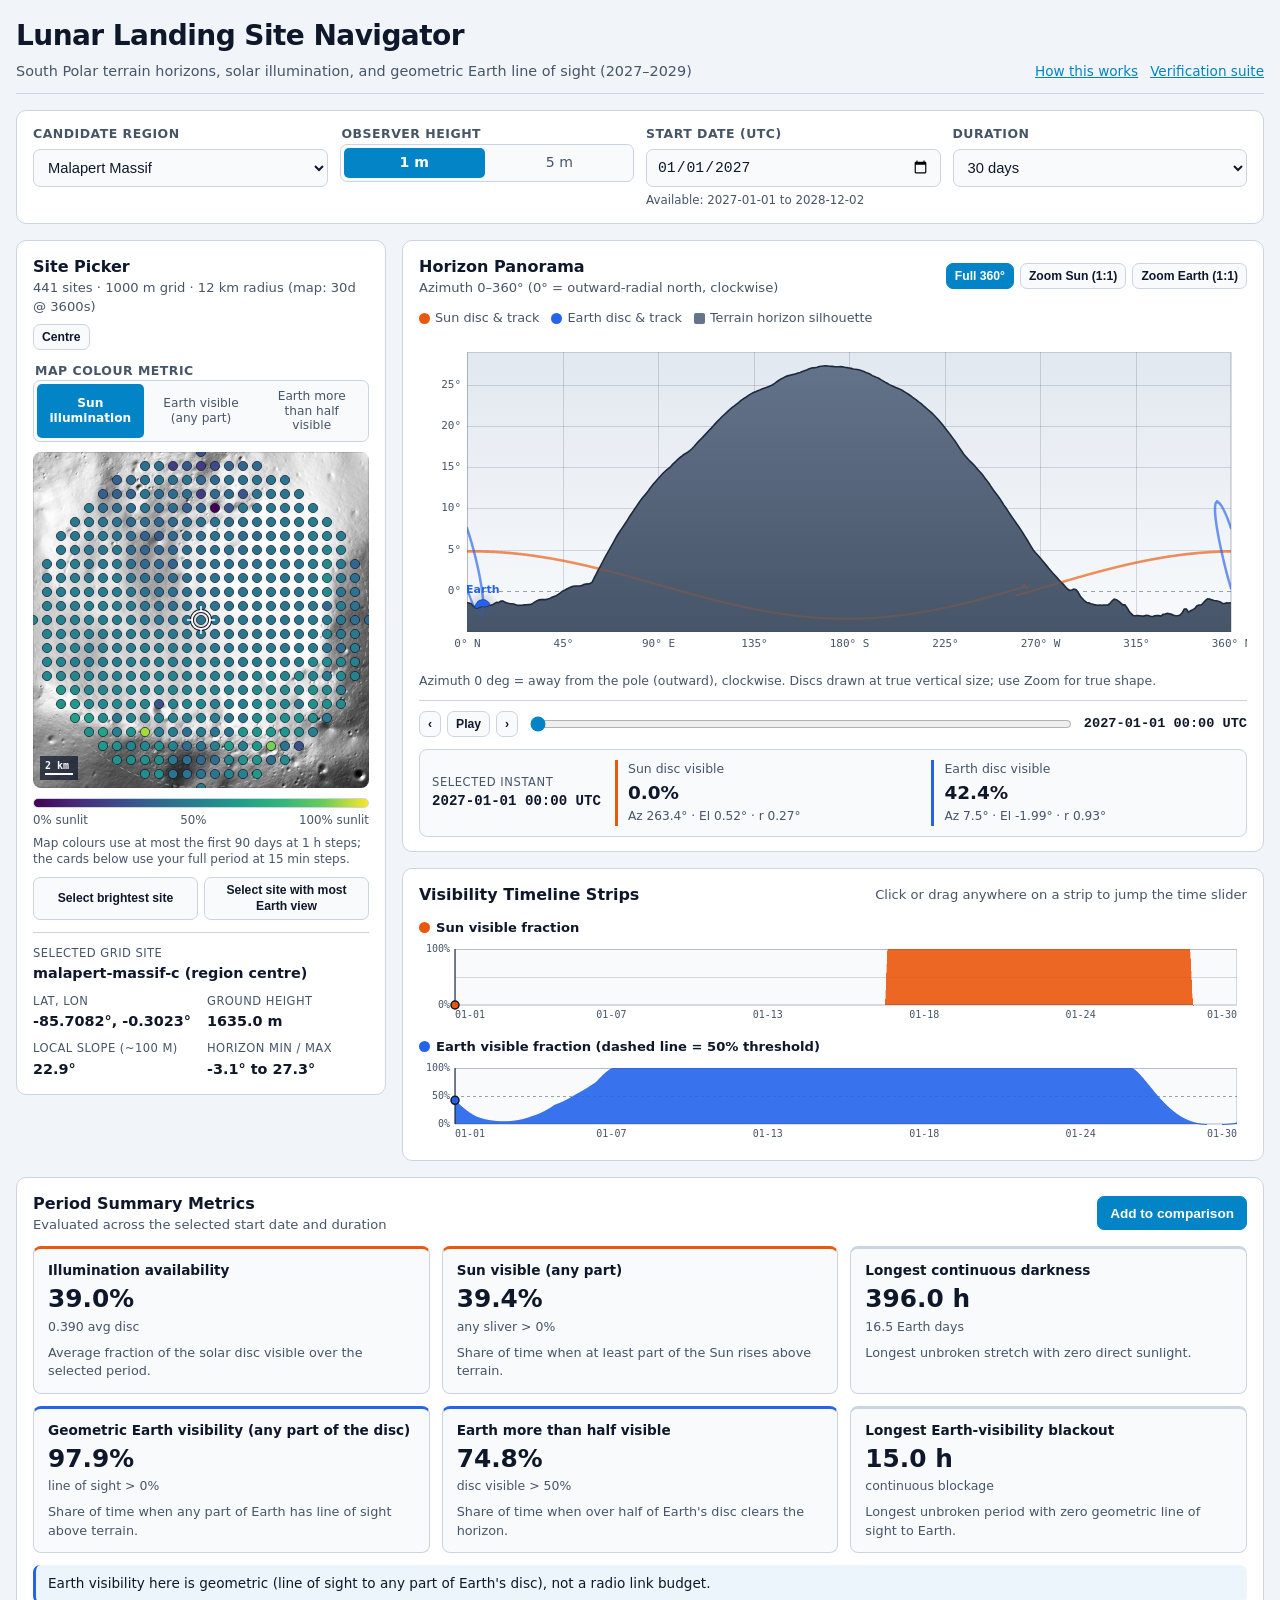
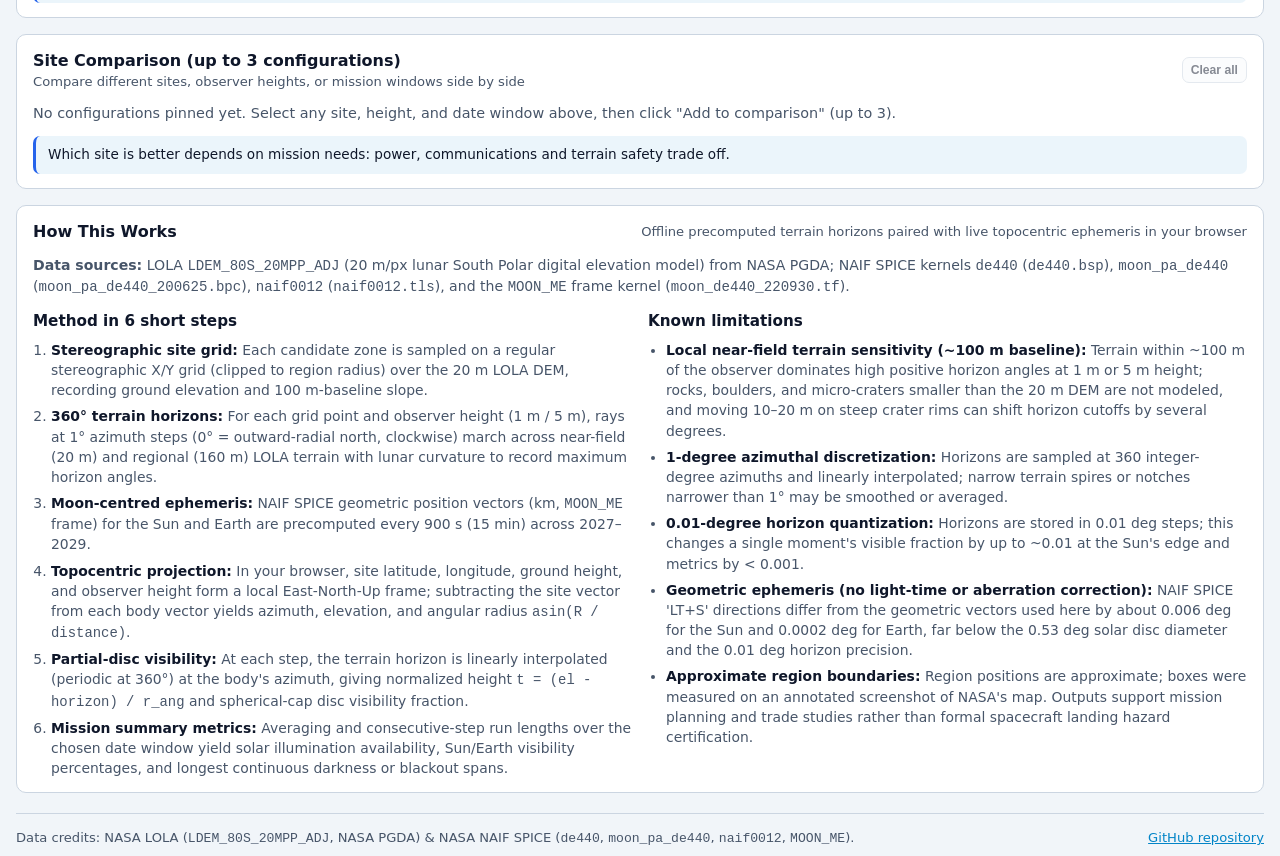
==== commit 37588549: "phase-3: documentation, validation, data sources, AI use" ====
--- a/web/index.html
+++ b/web/index.html
@@ -350,8 +350,8 @@
         (<code>de440</code>, <code>moon_pa_de440</code>, <code>naif0012</code>, <code>MOON_ME</code>).
       </span>
       <span>
-        <a href="https://github.com/your-username/lunar-landing-site-navigator" target="_blank" rel="noopener noreferrer">
-          GitHub Repository (placeholder link)
+        <a href="https://github.com/ahsanmunna/lunar-landing-site-navigator" target="_blank" rel="noopener noreferrer">
+          GitHub repository
         </a>
       </span>
     </footer>
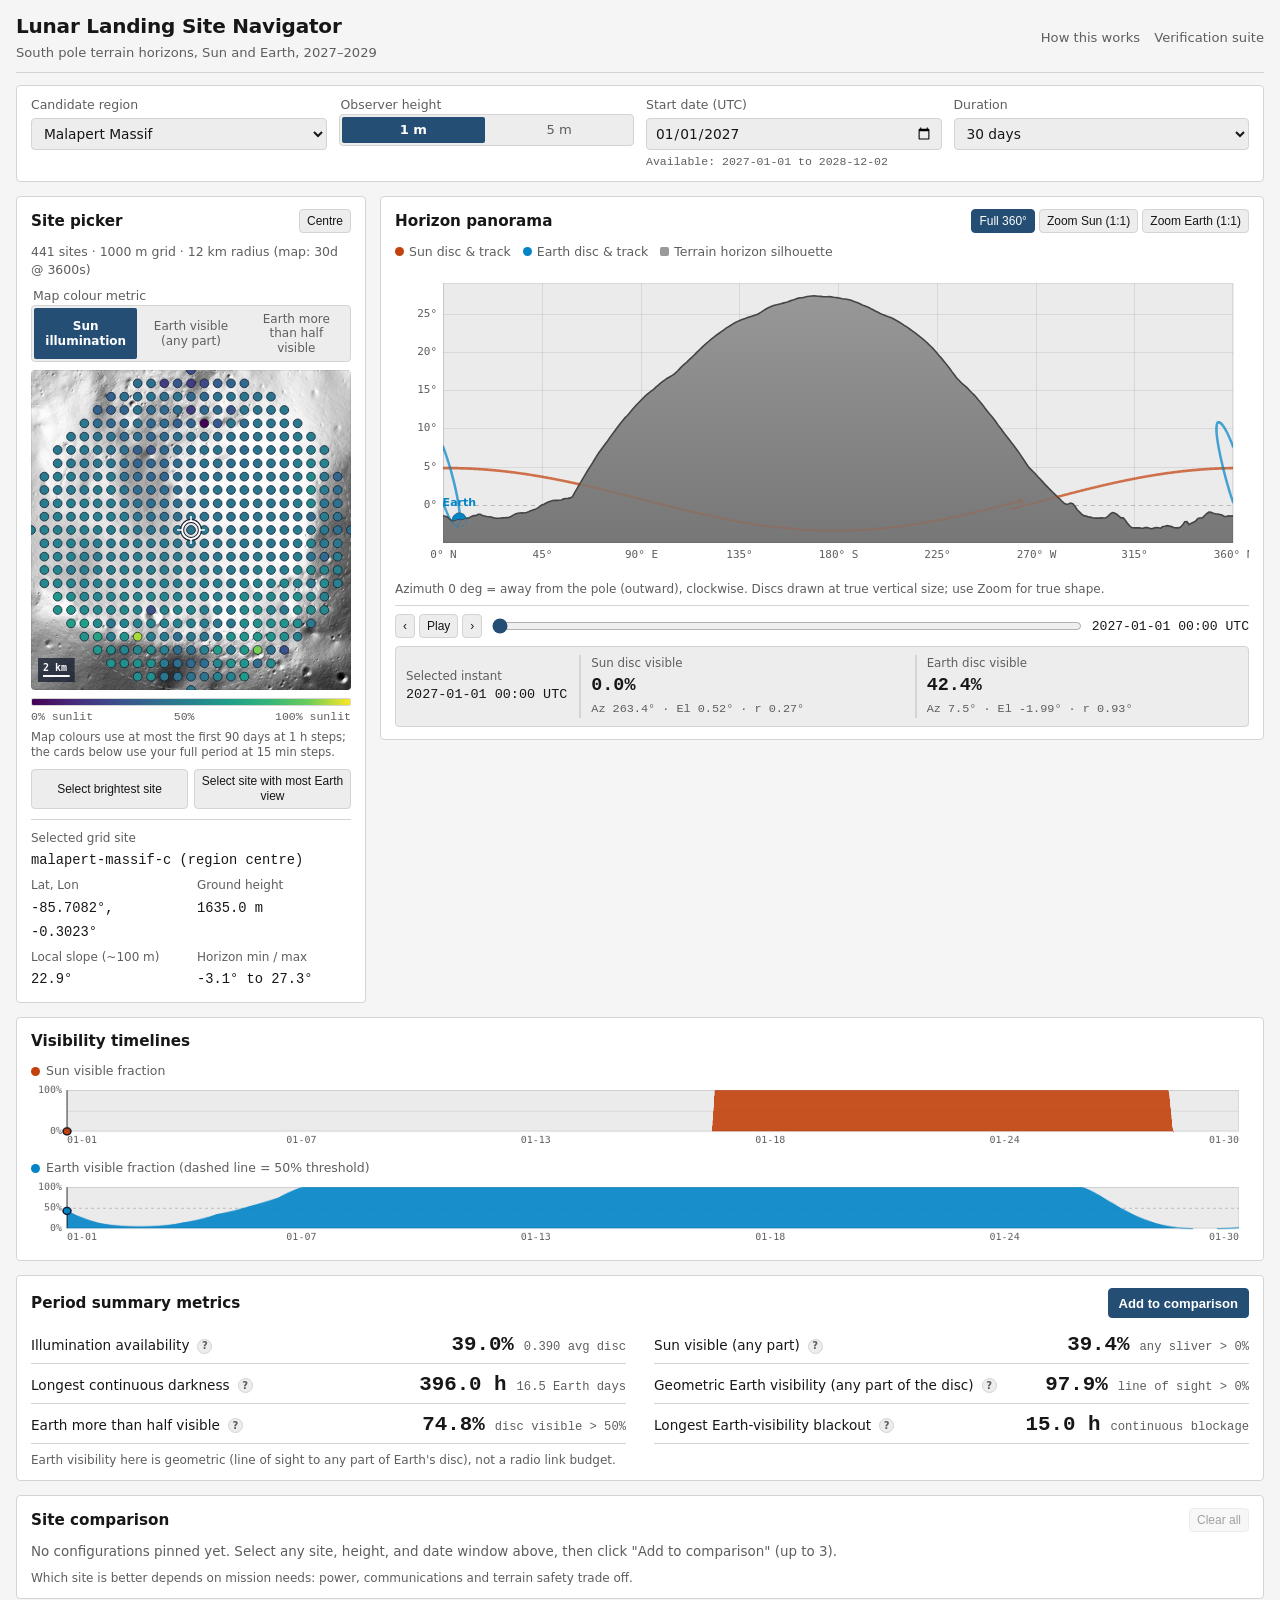
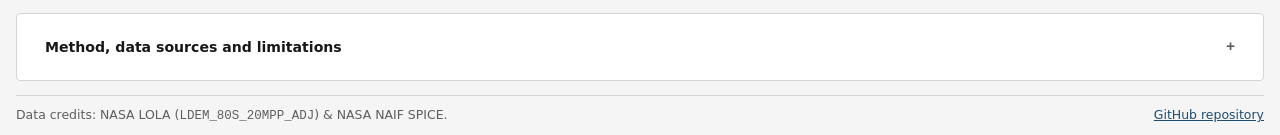
==== commit 9c5d65a8: "ui: quieter layout, compact metrics, collapsible method panel" ====
--- a/web/index.html
+++ b/web/index.html
@@ -10,11 +10,9 @@
 <body>
   <div class="page-wrap">
     <header class="site-header">
-      <div>
+      <div class="header-main">
         <h1 class="site-title">Lunar Landing Site Navigator</h1>
-        <p class="site-subtitle">
-          South Polar terrain horizons, solar illumination, and geometric Earth line of sight (2027–2029)
-        </p>
+        <p class="site-subtitle">South pole terrain horizons, Sun and Earth, 2027–2029</p>
       </div>
       <nav class="header-links" aria-label="Secondary links">
         <a href="#how-this-works">How this works</a>
@@ -72,12 +70,10 @@
         <!-- 2. Site Picker -->
         <section class="panel" aria-label="Site picker">
           <div class="panel-head">
-            <div>
-              <h2 class="panel-title">Site Picker</h2>
-              <p id="site-map-status" class="panel-sub">Click a point or use arrow keys</p>
-            </div>
+            <h2 class="panel-title">Site picker</h2>
             <button id="reset-center-btn" type="button" class="btn btn-xs">Centre</button>
           </div>
+          <p id="site-map-status" class="panel-sub"></p>
 
           <fieldset class="map-metric-fieldset">
             <legend class="control-label">Map colour metric</legend>
@@ -153,140 +149,125 @@
           </div>
         </section>
 
-        <!-- 3 + 5: Horizon Panorama + Time Slider + Timeline Strips -->
-        <div class="stack-col">
-          <section class="panel" aria-label="Horizon panorama">
-            <div class="panel-head">
-              <div>
-                <h2 class="panel-title">Horizon Panorama</h2>
-                <p class="panel-sub">Azimuth 0–360° (0° = outward-radial north, clockwise)</p>
-              </div>
-              <div class="pano-toolbar" role="group" aria-label="Panorama zoom view">
-                <button type="button" class="btn btn-xs" data-pano-view="full" aria-pressed="true">Full 360°</button>
-                <button type="button" class="btn btn-xs" data-pano-view="zoom-sun" aria-pressed="false">Zoom Sun (1:1)</button>
-                <button type="button" class="btn btn-xs" data-pano-view="zoom-earth" aria-pressed="false">Zoom Earth (1:1)</button>
-              </div>
-            </div>
-
-            <div class="legend-inline">
-              <span class="legend-item"><span class="swatch swatch-sun"></span> Sun disc &amp; track</span>
-              <span class="legend-item"><span class="swatch swatch-earth"></span> Earth disc &amp; track</span>
-              <span class="legend-item"><span class="swatch swatch-terrain"></span> Terrain horizon silhouette</span>
-            </div>
-
-            <div class="pano-canvas-wrap">
-              <canvas
-                id="panorama-canvas"
-                aria-label="Horizon panorama showing terrain silhouette, Sun and Earth tracks, and discs clipped by the horizon"
-              ></canvas>
-            </div>
-            <p id="pano-caption" class="pano-caption">
-              Azimuth 0 deg = away from the pole (outward), clockwise. Discs drawn at true vertical size; use Zoom for true shape.
-            </p>
-
-            <div class="slider-row">
-              <div class="slider-controls">
-                <button id="step-prev-btn" type="button" class="btn btn-xs" aria-label="Previous time step">‹</button>
-                <button id="play-btn" type="button" class="btn btn-xs" aria-pressed="false">Play</button>
-                <button id="step-next-btn" type="button" class="btn btn-xs" aria-label="Next time step">›</button>
-              </div>
-              <input
-                id="time-slider"
-                class="time-slider"
-                type="range"
-                min="0"
-                max="100"
-                value="0"
-                aria-label="Simulation time step"
-              >
-              <span id="time-display" class="time-readout">—</span>
-            </div>
-
-            <div class="now-card" aria-live="polite">
-              <div>
-                <div class="now-stamp-label">Selected instant</div>
-                <div id="now-time" class="now-stamp-val">—</div>
-              </div>
-              <div class="now-body now-body-sun">
-                <span class="now-body-title">Sun disc visible</span>
-                <span id="now-sun-pct" class="now-body-pct">—</span>
-                <span id="now-sun-meta" class="now-body-meta">—</span>
-              </div>
-              <div class="now-body now-body-earth">
-                <span class="now-body-title">Earth disc visible</span>
-                <span id="now-earth-pct" class="now-body-pct">—</span>
-                <span id="now-earth-meta" class="now-body-meta">—</span>
-              </div>
-            </div>
-          </section>
-
-          <!-- 5. Timeline Strips -->
-          <section class="panel" aria-label="Visibility timelines">
-            <div class="panel-head">
-              <h2 class="panel-title">Visibility Timeline Strips</h2>
-              <p class="panel-sub">Click or drag anywhere on a strip to jump the time slider</p>
-            </div>
-
-            <div class="strips-grid">
-              <div class="strip-block">
-                <span class="strip-label"><span class="swatch swatch-sun"></span> Sun visible fraction</span>
-                <canvas
-                  id="sun-strip-canvas"
-                  class="strip-canvas"
-                  aria-label="Sun visible fraction timeline over selected period"
-                ></canvas>
-              </div>
-              <div class="strip-block">
-                <span class="strip-label"><span class="swatch swatch-earth"></span> Earth visible fraction (dashed line = 50% threshold)</span>
-                <canvas
-                  id="earth-strip-canvas"
-                  class="strip-canvas"
-                  aria-label="Earth visible fraction timeline over selected period"
-                ></canvas>
-              </div>
-            </div>
-          </section>
-        </div>
+        <!-- 3: Horizon Panorama + Time Slider -->
+        <section class="panel pano-panel" aria-label="Horizon panorama">
+          <div class="panel-head">
+            <h2 class="panel-title">Horizon panorama</h2>
+            <div class="pano-toolbar" role="group" aria-label="Panorama zoom view">
+              <button type="button" class="btn btn-xs" data-pano-view="full" aria-pressed="true">Full 360°</button>
+              <button type="button" class="btn btn-xs" data-pano-view="zoom-sun" aria-pressed="false">Zoom Sun (1:1)</button>
+              <button type="button" class="btn btn-xs" data-pano-view="zoom-earth" aria-pressed="false">Zoom Earth (1:1)</button>
+            </div>
+          </div>
+
+          <div class="legend-inline">
+            <span class="legend-item"><span class="swatch swatch-sun"></span> Sun disc &amp; track</span>
+            <span class="legend-item"><span class="swatch swatch-earth"></span> Earth disc &amp; track</span>
+            <span class="legend-item"><span class="swatch swatch-terrain"></span> Terrain horizon silhouette</span>
+          </div>
+
+          <div class="pano-canvas-wrap">
+            <canvas
+              id="panorama-canvas"
+              aria-label="Horizon panorama showing terrain silhouette, Sun and Earth tracks, and discs clipped by the horizon"
+            ></canvas>
+          </div>
+          <p id="pano-caption" class="pano-caption">
+            Azimuth 0 deg = away from the pole (outward), clockwise. Discs drawn at true vertical size; use Zoom for true shape.
+          </p>
+
+          <div class="slider-row">
+            <div class="slider-controls">
+              <button id="step-prev-btn" type="button" class="btn btn-xs" aria-label="Previous time step">‹</button>
+              <button id="play-btn" type="button" class="btn btn-xs" aria-pressed="false">Play</button>
+              <button id="step-next-btn" type="button" class="btn btn-xs" aria-label="Next time step">›</button>
+            </div>
+            <input
+              id="time-slider"
+              class="time-slider"
+              type="range"
+              min="0"
+              max="100"
+              value="0"
+              aria-label="Simulation time step"
+            >
+            <span id="time-display" class="time-readout">—</span>
+          </div>
+
+          <div class="now-card" aria-live="polite">
+            <div class="now-col-time">
+              <div class="now-stamp-label">Selected instant</div>
+              <div id="now-time" class="now-stamp-val">—</div>
+            </div>
+            <div class="now-body now-body-sun">
+              <span class="now-body-title">Sun disc visible</span>
+              <span id="now-sun-pct" class="now-body-pct">—</span>
+              <span id="now-sun-meta" class="now-body-meta">—</span>
+            </div>
+            <div class="now-body now-body-earth">
+              <span class="now-body-title">Earth disc visible</span>
+              <span id="now-earth-pct" class="now-body-pct">—</span>
+              <span id="now-earth-meta" class="now-body-meta">—</span>
+            </div>
+          </div>
+        </section>
       </div>
+
+      <!-- 5. Timeline Strips -->
+      <section class="panel timeline-panel" aria-label="Visibility timelines">
+        <div class="panel-head">
+          <h2 class="panel-title">Visibility timelines</h2>
+        </div>
+
+        <div class="strips-grid">
+          <div class="strip-block">
+            <span class="strip-label"><span class="swatch swatch-sun"></span> Sun visible fraction</span>
+            <canvas
+              id="sun-strip-canvas"
+              class="strip-canvas"
+              aria-label="Sun visible fraction timeline over selected period"
+            ></canvas>
+          </div>
+          <div class="strip-block">
+            <span class="strip-label"><span class="swatch swatch-earth"></span> Earth visible fraction (dashed line = 50% threshold)</span>
+            <canvas
+              id="earth-strip-canvas"
+              class="strip-canvas"
+              aria-label="Earth visible fraction timeline over selected period"
+            ></canvas>
+          </div>
+        </div>
+      </section>
 
       <!-- 4. Period Metric Cards -->
       <section class="panel metrics-section" aria-label="Period summary metrics">
         <div class="panel-head">
-          <div>
-            <h2 class="panel-title">Period Summary Metrics</h2>
-            <p class="panel-sub">Evaluated across the selected start date and duration</p>
-          </div>
+          <h2 class="panel-title">Period summary metrics</h2>
           <button id="add-compare-btn" type="button" class="btn btn-primary">Add to comparison</button>
         </div>
 
         <div id="metrics-grid" class="metrics-grid"></div>
-        <p id="earth-note" class="info-note"></p>
+        <p id="earth-note" class="metric-footnote"></p>
       </section>
 
       <!-- 6. Comparison -->
       <section class="panel compare-section" aria-label="Side-by-side site comparison">
         <div class="panel-head">
-          <div>
-            <h2 class="panel-title">Site Comparison (up to 3 configurations)</h2>
-            <p class="panel-sub">Compare different sites, observer heights, or mission windows side by side</p>
-          </div>
+          <h2 class="panel-title">Site comparison</h2>
           <div class="compare-actions">
             <button id="clear-compare-btn" type="button" class="btn btn-xs" disabled>Clear all</button>
           </div>
         </div>
 
         <div id="compare-container"></div>
-        <p id="compare-tradeoff-note" class="info-note"></p>
+        <p id="compare-tradeoff-note" class="compare-footnote"></p>
       </section>
 
       <!-- 7. How This Works -->
-      <section id="how-this-works" class="panel" aria-label="Methodology, data sources, and limitations">
-        <div class="panel-head">
-          <h2 class="panel-title">How This Works</h2>
-          <p class="panel-sub">Offline precomputed terrain horizons paired with live topocentric ephemeris in your browser</p>
-        </div>
-
-        <div class="how-sources">
+      <details id="how-this-works" class="panel how-details">
+        <summary class="how-summary">Method, data sources and limitations</summary>
+        <div class="how-content">
+          <div class="how-sources">
           <p class="panel-sub" style="font-size: 0.88rem;">
             <strong>Data sources:</strong>
             LOLA <code>LDEM_80S_20MPP_ADJ</code> (20 m/px lunar South Polar digital elevation model) from NASA PGDA;
@@ -341,19 +322,13 @@
             </ul>
           </article>
         </div>
-      </section>
+        </div>
+      </details>
     </main>
 
     <footer class="site-footer">
-      <span>
-        Data credits: NASA LOLA (<code>LDEM_80S_20MPP_ADJ</code>, NASA PGDA) &amp; NASA NAIF SPICE
-        (<code>de440</code>, <code>moon_pa_de440</code>, <code>naif0012</code>, <code>MOON_ME</code>).
-      </span>
-      <span>
-        <a href="https://github.com/ahsanmunna/lunar-landing-site-navigator" target="_blank" rel="noopener noreferrer">
-          GitHub repository
-        </a>
-      </span>
+      <span>Data credits: NASA LOLA (<code>LDEM_80S_20MPP_ADJ</code>) &amp; NASA NAIF SPICE.</span>
+      <a href="https://github.com/ahsanmunna/lunar-landing-site-navigator" target="_blank" rel="noopener noreferrer">GitHub repository</a>
     </footer>
   </div>
 
--- a/web/css/style.css
+++ b/web/css/style.css
@@ -1,82 +1,87 @@
-/* Lunar Landing Site Navigator — Static CSS (Dark default, Light via prefers-color-scheme) */
+/* Lunar Landing Site Navigator — Quiet Mission-Planning Tool (Dark default, Light via prefers-color-scheme) */
 
 :root {
   color-scheme: dark light;
 
-  /* Dark theme (default) */
-  --bg: #070b14;
-  --surface: #0f172a;
-  --surface-alt: #162038;
-  --border: #25324d;
-  --text: #f1f5f9;
-  --text-muted: #94a3b8;
-  --accent: #38bdf8;
-  --accent-contrast: #071324;
-
-  /* Colour-blind-safe domain colours */
-  --sun-color: #fb923c;
-  --sun-glow: rgba(251, 146, 60, 0.28);
-  --sun-track: rgba(251, 146, 60, 0.65);
-  --sun-track-hidden: rgba(251, 146, 60, 0.20);
+  /* Dark theme (default): neutral near-black, zero navy tint */
+  --bg: #121212;
+  --surface: #181818;
+  --surface-alt: #202020;
+  --border: #2e2e2e;
+  --text: #e5e5e5;
+  --text-muted: #999999;
+
+  /* Calm interactive accent (steel blue, not data cyan) */
+  --accent: #2d5173;
+  --accent-contrast: #ffffff;
+  --accent-focus: #709bc2;
+  --link-color: #7ba2c7;
+
+  /* Colour-blind-safe domain colours (data ONLY: discs, tracks, bars) */
+  --sun-color: #f97316;
+  --sun-track: rgba(249, 115, 22, 0.7);
+  --sun-track-hidden: rgba(249, 115, 22, 0.2);
+  --sun-glow: transparent;
 
   --earth-color: #38bdf8;
-  --earth-glow: rgba(56, 189, 248, 0.25);
-  --earth-track: rgba(56, 189, 248, 0.65);
-  --earth-track-hidden: rgba(56, 189, 248, 0.20);
-
-  --terrain-fill: #4b5563;
-  --terrain-bottom: #334155;
-  --terrain-stroke: #94a3b8;
-
-  --pano-sky-top: #091022;
-  --pano-sky-bottom: #111c33;
-  --pano-grid: rgba(148, 163, 184, 0.18);
-  --pano-zero: rgba(148, 163, 184, 0.45);
-  --pano-cursor: rgba(248, 250, 252, 0.7);
-
-  --danger-bg: rgba(239, 68, 68, 0.14);
-  --danger-border: #ef4444;
-  --note-bg: rgba(56, 189, 248, 0.1);
-  --bar-track: rgba(148, 163, 184, 0.18);
+  --earth-track: rgba(56, 189, 248, 0.7);
+  --earth-track-hidden: rgba(56, 189, 248, 0.2);
+  --earth-glow: transparent;
+
+  --terrain-fill: #333333;
+  --terrain-bottom: #222222;
+  --terrain-stroke: #555555;
+
+  --pano-sky-top: #141414;
+  --pano-sky-bottom: #141414;
+  --pano-grid: rgba(255, 255, 255, 0.08);
+  --pano-zero: rgba(255, 255, 255, 0.22);
+  --pano-cursor: rgba(255, 255, 255, 0.5);
+
+  --danger-bg: rgba(220, 38, 38, 0.1);
+  --danger-border: #7f1d1d;
+  --bar-track: #2a2a2a;
   --pass-color: #34d399;
   --fail-color: #f87171;
 }
 
 @media (prefers-color-scheme: light) {
   :root {
-    --bg: #f1f5f9;
+    --bg: #f5f5f5;
     --surface: #ffffff;
-    --surface-alt: #f8fafc;
-    --border: #cbd5e1;
-    --text: #0f172a;
-    --text-muted: #475569;
-    --accent: #0284c7;
+    --surface-alt: #ededed;
+    --border: #d4d4d4;
+    --text: #171717;
+    --text-muted: #5e5e5e;
+
+    --accent: #244e73;
     --accent-contrast: #ffffff;
-
-    --sun-color: #ea580c;
-    --sun-glow: rgba(234, 88, 12, 0.22);
-    --sun-track: rgba(234, 88, 12, 0.58);
-    --sun-track-hidden: rgba(234, 88, 12, 0.20);
-
-    --earth-color: #2563eb;
-    --earth-glow: rgba(37, 99, 235, 0.22);
-    --earth-track: rgba(37, 99, 235, 0.58);
-    --earth-track-hidden: rgba(37, 99, 235, 0.20);
-
-    --terrain-fill: #64748b;
-    --terrain-bottom: #475569;
-    --terrain-stroke: #1e293b;
-
-    --pano-sky-top: #e2e8f0;
-    --pano-sky-bottom: #f8fafc;
-    --pano-grid: rgba(51, 65, 85, 0.18);
-    --pano-zero: rgba(51, 65, 85, 0.48);
-    --pano-cursor: rgba(15, 23, 42, 0.72);
+    --accent-focus: #244e73;
+    --link-color: #1e4d73;
+
+    --sun-color: #c2410c;
+    --sun-track: rgba(194, 65, 12, 0.65);
+    --sun-track-hidden: rgba(194, 65, 12, 0.2);
+    --sun-glow: transparent;
+
+    --earth-color: #0284c7;
+    --earth-track: rgba(2, 132, 199, 0.65);
+    --earth-track-hidden: rgba(2, 132, 199, 0.2);
+    --earth-glow: transparent;
+
+    --terrain-fill: #999999;
+    --terrain-bottom: #777777;
+    --terrain-stroke: #444444;
+
+    --pano-sky-top: #ebebeb;
+    --pano-sky-bottom: #ebebeb;
+    --pano-grid: rgba(0, 0, 0, 0.08);
+    --pano-zero: rgba(0, 0, 0, 0.22);
+    --pano-cursor: rgba(0, 0, 0, 0.5);
 
     --danger-bg: rgba(220, 38, 38, 0.08);
     --danger-border: #dc2626;
-    --note-bg: rgba(2, 132, 199, 0.08);
-    --bar-track: rgba(15, 23, 42, 0.12);
+    --bar-track: #e0e0e0;
     --pass-color: #059669;
     --fail-color: #dc2626;
   }
@@ -97,21 +102,22 @@
   font-family: system-ui, -apple-system, "Segoe UI", Roboto, sans-serif;
   line-height: 1.45;
   -webkit-font-smoothing: antialiased;
+  overflow-x: hidden;
 }
 
 a {
-  color: var(--accent);
+  color: var(--link-color);
 }
 
 :focus-visible {
-  outline: 2px solid var(--accent);
+  outline: 2px solid var(--accent-focus);
   outline-offset: 2px;
 }
 
 .page-wrap {
   max-width: 1360px;
   margin: 0 auto;
-  padding: 16px;
+  padding: 12px 16px;
 }
 
 /* Header */
@@ -119,38 +125,50 @@
   display: flex;
   flex-wrap: wrap;
   justify-content: space-between;
-  align-items: flex-end;
-  gap: 12px;
-  margin-bottom: 16px;
-  padding-bottom: 12px;
+  align-items: center;
+  gap: 10px;
+  margin-bottom: 12px;
+  padding-bottom: 10px;
   border-bottom: 1px solid var(--border);
 }
 
 .site-title {
   margin: 0;
-  font-size: clamp(1.25rem, 2.4vw, 1.75rem);
-  letter-spacing: -0.02em;
+  font-size: 1.25rem;
+  font-weight: 600;
+  letter-spacing: -0.01em;
 }
 
 .site-subtitle {
-  margin: 4px 0 0;
-  font-size: 0.9rem;
+  margin: 2px 0 0;
+  font-size: 0.82rem;
   color: var(--text-muted);
 }
 
 .header-links {
   display: flex;
-  gap: 12px;
-  font-size: 0.85rem;
+  gap: 14px;
+  font-size: 0.82rem;
+}
+
+.header-links a {
+  color: var(--text-muted);
+  text-decoration: none;
+}
+
+.header-links a:hover,
+.header-links a:focus-visible {
+  color: var(--text);
+  text-decoration: underline;
 }
 
 /* Loading & Error Banners */
 .status-card {
   background: var(--surface);
   border: 1px solid var(--border);
-  border-radius: 10px;
-  padding: 20px;
-  margin-bottom: 16px;
+  border-radius: 4px;
+  padding: 16px;
+  margin-bottom: 14px;
 }
 
 .error-card {
@@ -160,16 +178,16 @@
 
 .error-card h2 {
   margin: 0 0 8px;
-  font-size: 1.05rem;
+  font-size: 1rem;
 }
 
 .progress-track {
   width: 100%;
-  height: 8px;
+  height: 6px;
   background: var(--bar-track);
-  border-radius: 999px;
+  border-radius: 2px;
   overflow: hidden;
-  margin-top: 10px;
+  margin-top: 8px;
 }
 
 .progress-fill {
@@ -177,14 +195,15 @@
   width: 0%;
   background: var(--accent);
   transition: width 120ms linear;
+  border-radius: 2px;
 }
 
 /* Panels */
 .panel {
   background: var(--surface);
   border: 1px solid var(--border);
-  border-radius: 10px;
-  padding: 14px 16px;
+  border-radius: 4px;
+  padding: 12px 14px;
   min-width: 0;
 }
 
@@ -194,24 +213,25 @@
   align-items: center;
   justify-content: space-between;
   gap: 8px;
-  margin-bottom: 12px;
+  margin-bottom: 10px;
 }
 
 .panel-title {
   margin: 0;
-  font-size: 1rem;
+  font-size: 0.95rem;
   font-weight: 600;
 }
 
 .panel-sub {
-  margin: 0;
-  font-size: 0.82rem;
+  margin: 0 0 8px;
+  font-size: 0.78rem;
   color: var(--text-muted);
 }
 
 /* Controls Bar */
 .controls-panel {
-  margin-bottom: 16px;
+  margin-bottom: 14px;
+  padding: 10px 14px;
 }
 
 .controls-grid {
@@ -224,44 +244,44 @@
 .control-group {
   display: flex;
   flex-direction: column;
-  gap: 5px;
+  gap: 4px;
   min-width: 0;
 }
 
 .control-label {
   font-size: 0.78rem;
-  font-weight: 600;
-  text-transform: uppercase;
-  letter-spacing: 0.04em;
+  font-weight: 500;
   color: var(--text-muted);
 }
 
 .control-input,
 .control-select {
   width: 100%;
-  min-height: 38px;
-  padding: 7px 10px;
-  border-radius: 7px;
+  min-height: 32px;
+  padding: 4px 8px;
+  border-radius: 4px;
   border: 1px solid var(--border);
   background: var(--surface-alt);
   color: var(--text);
-  font-size: 0.92rem;
+  font-size: 0.86rem;
+  font-family: inherit;
 }
 
 .control-hint {
-  font-size: 0.74rem;
+  font-family: ui-monospace, SFMono-Regular, Menlo, Consolas, monospace;
+  font-size: 0.72rem;
   color: var(--text-muted);
 }
 
 /* Segmented Radio Toggle */
 .seg-group {
   display: flex;
-  gap: 4px;
-  padding: 3px;
+  gap: 2px;
+  padding: 2px;
   border: 1px solid var(--border);
-  border-radius: 7px;
+  border-radius: 4px;
   background: var(--surface-alt);
-  min-height: 38px;
+  min-height: 32px;
 }
 
 .seg-option {
@@ -287,13 +307,13 @@
   width: 100%;
   height: 100%;
   text-align: center;
-  padding: 5px 8px;
-  border-radius: 5px;
-  font-size: 0.88rem;
+  padding: 3px 6px;
+  border-radius: 2px;
+  font-size: 0.82rem;
   font-weight: 500;
   line-height: 1.2;
   color: var(--text-muted);
-  transition: background-color 120ms, color 120ms;
+  transition: background-color 100ms, color 100ms;
 }
 
 .seg-option input:checked + span {
@@ -303,7 +323,7 @@
 }
 
 .seg-option input:focus-visible + span {
-  outline: 2px solid var(--accent);
+  outline: 2px solid var(--accent-focus);
   outline-offset: 1px;
 }
 
@@ -313,23 +333,24 @@
   align-items: center;
   justify-content: center;
   gap: 6px;
-  min-height: 34px;
-  padding: 6px 12px;
-  border-radius: 7px;
+  min-height: 30px;
+  padding: 4px 10px;
+  border-radius: 4px;
   border: 1px solid var(--border);
   background: var(--surface-alt);
   color: var(--text);
-  font-size: 0.85rem;
-  font-weight: 600;
+  font-size: 0.82rem;
+  font-weight: 500;
   cursor: pointer;
+  transition: border-color 100ms;
 }
 
 .btn:hover:not(:disabled) {
-  border-color: var(--accent);
+  border-color: var(--text-muted);
 }
 
 .btn:disabled {
-  opacity: 0.5;
+  opacity: 0.4;
   cursor: not-allowed;
 }
 
@@ -337,6 +358,12 @@
   background: var(--accent);
   color: var(--accent-contrast);
   border-color: var(--accent);
+  font-weight: 600;
+}
+
+.btn-primary:hover:not(:disabled) {
+  filter: brightness(1.1);
+  border-color: var(--accent);
 }
 
 .btn-ghost {
@@ -344,9 +371,9 @@
 }
 
 .btn-xs {
-  min-height: 26px;
-  padding: 3px 8px;
-  font-size: 0.76rem;
+  min-height: 24px;
+  padding: 2px 7px;
+  font-size: 0.75rem;
 }
 
 .btn[aria-pressed="true"] {
@@ -355,63 +382,60 @@
   border-color: var(--accent);
 }
 
-/* Main Workspace Layout */
+/* Workspace Grid: Site Picker beside Horizon Panorama */
 .workspace-grid {
   display: grid;
-  grid-template-columns: minmax(280px, 370px) minmax(0, 1fr);
-  gap: 16px;
+  grid-template-columns: minmax(280px, 350px) minmax(0, 1fr);
+  gap: 14px;
   align-items: start;
-  margin-bottom: 16px;
-}
-
-.stack-col {
-  display: flex;
-  flex-direction: column;
-  gap: 16px;
-  min-width: 0;
+  margin-bottom: 14px;
 }
 
 /* Site Picker */
 .map-metric-fieldset {
   border: 0;
-  margin: 0 0 10px;
+  margin: 0 0 8px;
   padding: 0;
   display: flex;
   flex-direction: column;
-  gap: 5px;
+  gap: 4px;
 }
 
 .seg-group-compact .seg-option span {
-  font-size: 0.76rem;
-  padding: 5px 6px;
+  font-size: 0.75rem;
+  padding: 4px 5px;
 }
 
 .map-pick-actions {
   display: grid;
   grid-template-columns: repeat(2, minmax(0, 1fr));
   gap: 6px;
-  margin-top: 10px;
+  margin-top: 8px;
 }
 
 .map-pick-actions .btn {
   text-align: center;
   line-height: 1.25;
-  padding: 5px 8px;
-  min-height: 32px;
+  padding: 4px 6px;
+  min-height: 28px;
 }
 
 .map-pick-note {
   margin-top: 8px;
-  font-size: 0.78rem;
-  padding: 7px 10px;
+  font-size: 0.75rem;
+  color: var(--text-muted);
+  border-left: 2px solid var(--border);
+  padding: 4px 8px;
+  background: var(--surface-alt);
+  border-radius: 2px;
 }
 
 .map-progress {
-  margin-bottom: 10px;
+  margin-bottom: 8px;
 }
 
 .map-progress-track {
-  height: 5px;
+  height: 4px;
   margin-top: 0;
 }
 
@@ -425,30 +449,30 @@
   display: block;
   width: 100%;
   height: 100%;
-  border-radius: 8px;
+  border-radius: 4px;
   cursor: crosshair;
 }
 
 .map-tooltip {
   position: absolute;
   pointer-events: none;
-  background: rgba(15, 23, 42, 0.92);
-  color: #f8fafc;
-  border: 1px solid rgba(148, 163, 184, 0.4);
-  border-radius: 6px;
-  padding: 4px 8px;
-  font-size: 0.75rem;
+  background: var(--surface-alt);
+  color: var(--text);
+  border: 1px solid var(--border);
+  border-radius: 4px;
+  padding: 3px 6px;
+  font-size: 0.74rem;
   white-space: nowrap;
   z-index: 4;
 }
 
 .colorbar-row {
-  margin-top: 10px;
+  margin-top: 8px;
 }
 
 .colorbar-gradient {
-  height: 10px;
-  border-radius: 999px;
+  height: 8px;
+  border-radius: 2px;
   border: 1px solid var(--border);
   background: linear-gradient(
     to right,
@@ -467,14 +491,15 @@
 .colorbar-labels {
   display: flex;
   justify-content: space-between;
-  font-size: 0.74rem;
-  color: var(--text-muted);
-  margin-top: 4px;
+  font-family: ui-monospace, SFMono-Regular, Menlo, Consolas, monospace;
+  font-size: 0.72rem;
+  color: var(--text-muted);
+  margin-top: 3px;
 }
 
 .map-legend-caption {
-  margin: 6px 0 0;
-  font-size: 0.75rem;
+  margin: 4px 0 0;
+  font-size: 0.72rem;
   color: var(--text-muted);
   line-height: 1.35;
 }
@@ -482,9 +507,9 @@
 .site-props {
   display: grid;
   grid-template-columns: repeat(2, minmax(0, 1fr));
-  gap: 8px 12px;
-  margin-top: 12px;
-  padding-top: 12px;
+  gap: 6px 12px;
+  margin-top: 10px;
+  padding-top: 10px;
   border-top: 1px solid var(--border);
 }
 
@@ -498,34 +523,35 @@
 
 .prop-label {
   display: block;
-  font-size: 0.72rem;
-  text-transform: uppercase;
-  letter-spacing: 0.04em;
+  font-size: 0.75rem;
+  font-weight: 400;
   color: var(--text-muted);
 }
 
 .prop-val {
-  font-size: 0.9rem;
-  font-weight: 600;
+  font-family: ui-monospace, SFMono-Regular, Menlo, Consolas, monospace;
+  font-size: 0.86rem;
+  font-weight: 500;
   font-variant-numeric: tabular-nums;
   word-break: break-word;
-}
-
-/* Panorama */
+  color: var(--text);
+}
+
+/* Horizon Panorama */
 .pano-toolbar {
   display: flex;
   flex-wrap: wrap;
   align-items: center;
-  gap: 6px;
+  gap: 4px;
 }
 
 .legend-inline {
   display: flex;
   flex-wrap: wrap;
   gap: 12px;
-  font-size: 0.8rem;
-  color: var(--text-muted);
-  margin-bottom: 8px;
+  font-size: 0.78rem;
+  color: var(--text-muted);
+  margin-bottom: 6px;
 }
 
 .legend-item {
@@ -535,8 +561,8 @@
 }
 
 .swatch {
-  width: 11px;
-  height: 11px;
+  width: 9px;
+  height: 9px;
   border-radius: 50%;
   display: inline-block;
 }
@@ -556,13 +582,14 @@
 
 .pano-canvas-wrap {
   width: 100%;
-  height: 330px;
+  height: 310px;
 }
 
 .pano-caption {
-  margin: 6px 0 0;
-  font-size: 0.78rem;
-  color: var(--text-muted);
+  margin: 4px 0 0;
+  font-size: 0.75rem;
+  color: var(--text-muted);
+  line-height: 1.35;
 }
 
 #panorama-canvas {
@@ -571,226 +598,281 @@
   height: 100%;
 }
 
-/* Time Slider + Now Card */
+/* Time Slider + Selected Instant Card */
 .slider-row {
   display: flex;
   flex-wrap: wrap;
   align-items: center;
-  gap: 10px;
-  margin-top: 10px;
-  padding-top: 10px;
+  gap: 8px;
+  margin-top: 8px;
+  padding-top: 8px;
   border-top: 1px solid var(--border);
 }
 
 .slider-controls {
   display: flex;
   align-items: center;
-  gap: 6px;
+  gap: 4px;
 }
 
 .time-slider {
-  flex: 1 1 200px;
+  flex: 1 1 180px;
   min-width: 0;
   accent-color: var(--accent);
 }
 
 .time-readout {
   font-family: ui-monospace, SFMono-Regular, Menlo, Consolas, monospace;
-  font-size: 0.85rem;
-  font-weight: 600;
-  min-width: 145px;
+  font-size: 0.82rem;
+  font-weight: 500;
+  min-width: 135px;
   text-align: right;
+  color: var(--text);
 }
 
 .now-card {
   display: grid;
   grid-template-columns: auto repeat(2, minmax(0, 1fr));
-  gap: 10px 14px;
-  align-items: center;
-  margin-top: 12px;
-  padding: 10px 12px;
-  border-radius: 8px;
+  gap: 8px 12px;
+  align-items: center;
+  margin-top: 8px;
+  padding: 8px 10px;
+  border-radius: 4px;
   background: var(--surface-alt);
   border: 1px solid var(--border);
 }
 
 .now-stamp-label {
-  font-size: 0.72rem;
-  text-transform: uppercase;
-  letter-spacing: 0.05em;
+  font-size: 0.74rem;
+  font-weight: 400;
   color: var(--text-muted);
 }
 
 .now-stamp-val {
   font-family: ui-monospace, SFMono-Regular, Menlo, Consolas, monospace;
-  font-size: 0.88rem;
+  font-size: 0.84rem;
+  font-weight: 500;
+  color: var(--text);
+}
+
+.now-body {
+  display: flex;
+  flex-direction: column;
+  gap: 1px;
+  padding-left: 10px;
+  border-left: 2px solid var(--border);
+}
+
+.now-body-title {
+  font-size: 0.74rem;
+  color: var(--text-muted);
+}
+
+.now-body-pct {
+  font-family: ui-monospace, SFMono-Regular, Menlo, Consolas, monospace;
+  font-size: 1.15rem;
   font-weight: 600;
-}
-
-.now-body {
+  font-variant-numeric: tabular-nums;
+  color: var(--text);
+}
+
+.now-body-meta {
+  font-family: ui-monospace, SFMono-Regular, Menlo, Consolas, monospace;
+  font-size: 0.74rem;
+  color: var(--text-muted);
+  font-variant-numeric: tabular-nums;
+}
+
+/* Visibility Timeline Strips */
+.timeline-panel {
+  margin-bottom: 14px;
+}
+
+.strips-grid {
   display: flex;
   flex-direction: column;
-  gap: 2px;
-  padding-left: 10px;
-  border-left: 3px solid var(--border);
-}
-
-.now-body-sun {
-  border-left-color: var(--sun-color);
-}
-
-.now-body-earth {
-  border-left-color: var(--earth-color);
-}
-
-.now-body-title {
+  gap: 8px;
+}
+
+.strip-block {
+  display: flex;
+  flex-direction: column;
+  gap: 3px;
+}
+
+.strip-label {
   font-size: 0.78rem;
-  color: var(--text-muted);
-}
-
-.now-body-pct {
-  font-size: 1.15rem;
-  font-weight: 700;
-  font-variant-numeric: tabular-nums;
-}
-
-.now-body-meta {
-  font-size: 0.76rem;
-  color: var(--text-muted);
-  font-variant-numeric: tabular-nums;
-}
-
-/* Timeline Strips */
-.strips-grid {
-  display: flex;
-  flex-direction: column;
-  gap: 10px;
-}
-
-.strip-block {
-  display: flex;
-  flex-direction: column;
-  gap: 4px;
-}
-
-.strip-label {
-  font-size: 0.82rem;
-  font-weight: 600;
+  font-weight: 500;
   display: flex;
   align-items: center;
   gap: 6px;
+  color: var(--text-muted);
 }
 
 .strip-canvas {
   display: block;
   width: 100%;
-  height: 86px;
+  height: 68px;
   cursor: ew-resize;
 }
 
-/* Metric Cards */
+/* Compact Period Metric Grid */
 .metrics-section {
-  margin-bottom: 16px;
+  margin-bottom: 14px;
 }
 
 .metrics-grid {
   display: grid;
-  grid-template-columns: repeat(3, minmax(0, 1fr));
-  gap: 12px;
-}
-
-.metric-card {
+  grid-template-columns: repeat(2, minmax(0, 1fr));
+  gap: 4px 28px;
+}
+
+.metric-row {
+  display: flex;
+  align-items: baseline;
+  justify-content: space-between;
+  gap: 10px;
+  padding: 6px 0;
+  border-bottom: 1px solid var(--border);
+}
+
+.metric-label-wrap {
+  display: inline-flex;
+  align-items: center;
+  min-width: 0;
+  gap: 2px;
+}
+
+.metric-label {
+  font-size: 0.85rem;
+  font-weight: 500;
+  color: var(--text);
+}
+
+.metric-help-btn {
+  position: relative;
+  display: inline-flex;
+  align-items: center;
+  justify-content: center;
+  width: 15px;
+  height: 15px;
+  border-radius: 50%;
+  border: 1px solid var(--border);
   background: var(--surface-alt);
+  color: var(--text-muted);
+  font-size: 10px;
+  font-weight: 600;
+  font-family: system-ui, sans-serif;
+  cursor: help;
+  padding: 0;
+  margin-left: 6px;
+  line-height: 1;
+}
+
+.metric-help-btn:hover,
+.metric-help-btn:focus-visible {
+  color: var(--text);
+  border-color: var(--text-muted);
+}
+
+.metric-help-btn::after {
+  content: attr(data-tooltip);
+  position: absolute;
+  bottom: calc(100% + 6px);
+  left: 0;
+  background: var(--surface-alt);
+  color: var(--text);
   border: 1px solid var(--border);
-  border-top: 3px solid var(--border);
-  border-radius: 8px;
-  padding: 12px 14px;
-  display: flex;
-  flex-direction: column;
-  gap: 4px;
-}
-
-.metric-sun {
-  border-top-color: var(--sun-color);
-}
-
-.metric-earth {
-  border-top-color: var(--earth-color);
-}
-
-.metric-label {
-  margin: 0;
-  font-size: 0.85rem;
+  border-radius: 4px;
+  padding: 5px 8px;
+  font-size: 0.74rem;
+  font-weight: normal;
+  line-height: 1.3;
+  width: max-content;
+  max-width: 250px;
+  white-space: normal;
+  pointer-events: none;
+  opacity: 0;
+  visibility: hidden;
+  transition: opacity 100ms ease;
+  z-index: 30;
+}
+
+.metric-help-btn:hover::after,
+.metric-help-btn:focus-visible::after {
+  opacity: 1;
+  visibility: visible;
+}
+
+.metric-data-wrap {
+  display: inline-flex;
+  align-items: baseline;
+  gap: 10px;
+  font-variant-numeric: tabular-nums;
+  flex-shrink: 0;
+}
+
+.metric-value {
+  font-family: ui-monospace, SFMono-Regular, Menlo, Consolas, monospace;
+  font-size: 1.3rem;
   font-weight: 600;
-}
-
-.metric-value {
-  font-size: 1.55rem;
-  font-weight: 700;
-  font-variant-numeric: tabular-nums;
-  line-height: 1.15;
+  line-height: 1.1;
+  color: var(--text);
 }
 
 .metric-sub {
-  font-size: 0.78rem;
-  color: var(--text-muted);
-  font-variant-numeric: tabular-nums;
-}
-
-.metric-help {
-  margin: 4px 0 0;
-  font-size: 0.8rem;
-  color: var(--text-muted);
-}
-
-.info-note {
-  margin: 12px 0 0;
-  padding: 9px 12px;
-  border-radius: 7px;
-  background: var(--note-bg);
-  border-left: 3px solid var(--earth-color);
-  font-size: 0.85rem;
-}
-
-/* Comparison */
+  font-family: ui-monospace, SFMono-Regular, Menlo, Consolas, monospace;
+  font-size: 0.76rem;
+  color: var(--text-muted);
+}
+
+.metric-footnote {
+  margin: 8px 0 0;
+  font-size: 0.75rem;
+  color: var(--text-muted);
+  line-height: 1.35;
+}
+
+/* Site Comparison */
 .compare-section {
-  margin-bottom: 16px;
+  margin-bottom: 14px;
 }
 
 .compare-actions {
   display: flex;
   flex-wrap: wrap;
-  gap: 8px;
+  gap: 6px;
 }
 
 .compare-empty {
   margin: 4px 0;
-  font-size: 0.9rem;
+  font-size: 0.84rem;
   color: var(--text-muted);
 }
 
 .table-scroll {
   overflow-x: auto;
-  margin-top: 8px;
+  margin-top: 6px;
 }
 
 .compare-table {
   width: 100%;
   border-collapse: collapse;
-  font-size: 0.88rem;
-  min-width: 560px;
+  font-size: 0.84rem;
+  min-width: 480px;
 }
 
 .compare-table th,
 .compare-table td {
-  padding: 10px 12px;
+  padding: 8px 10px;
   border-bottom: 1px solid var(--border);
   text-align: left;
   vertical-align: top;
 }
 
 .compare-table thead th {
-  border-bottom-width: 2px;
+  border-bottom: 1px solid var(--border);
+  font-weight: 600;
 }
 
 .cmp-col-head {
@@ -800,43 +882,47 @@
 }
 
 .cmp-col-meta {
-  font-size: 0.76rem;
+  font-family: ui-monospace, SFMono-Regular, Menlo, Consolas, monospace;
+  font-size: 0.74rem;
   font-weight: 400;
   color: var(--text-muted);
 }
 
 .cmp-col-head .btn {
-  margin-top: 6px;
+  margin-top: 4px;
   align-self: flex-start;
 }
 
 .cmp-metric-name {
+  font-weight: 500;
+  color: var(--text);
+}
+
+.cmp-metric-help {
+  font-size: 0.74rem;
+  font-weight: 400;
+  color: var(--text-muted);
+}
+
+.cmp-val {
+  font-family: ui-monospace, SFMono-Regular, Menlo, Consolas, monospace;
   font-weight: 600;
-}
-
-.cmp-metric-help {
-  font-size: 0.76rem;
-  font-weight: 400;
-  color: var(--text-muted);
-}
-
-.cmp-val {
-  font-weight: 700;
+  font-size: 0.95rem;
   font-variant-numeric: tabular-nums;
-  margin-bottom: 5px;
+  margin-bottom: 4px;
 }
 
 .cmp-bar-track {
   width: 100%;
-  height: 7px;
-  border-radius: 999px;
+  height: 4px;
+  border-radius: 2px;
   background: var(--bar-track);
   overflow: hidden;
 }
 
 .cmp-bar-fill {
   height: 100%;
-  border-radius: 999px;
+  border-radius: 2px;
   background: var(--text-muted);
 }
 
@@ -848,22 +934,72 @@
   background: var(--earth-color);
 }
 
-/* How This Works Panel */
+.compare-footnote {
+  margin: 8px 0 0;
+  font-size: 0.75rem;
+  color: var(--text-muted);
+  line-height: 1.35;
+}
+
+/* Method, Data Sources and Limitations (<details>) */
+.how-details {
+  border: 1px solid var(--border);
+  border-radius: 4px;
+  background: var(--surface);
+  margin-bottom: 14px;
+}
+
+.how-summary {
+  padding: 10px 14px;
+  font-size: 0.88rem;
+  font-weight: 600;
+  cursor: pointer;
+  color: var(--text);
+  list-style: none;
+  display: flex;
+  align-items: center;
+  justify-content: space-between;
+}
+
+.how-summary::-webkit-details-marker {
+  display: none;
+}
+
+.how-summary::after {
+  content: "+";
+  font-family: ui-monospace, SFMono-Regular, monospace;
+  font-size: 0.95rem;
+  color: var(--text-muted);
+}
+
+.how-details[open] .how-summary::after {
+  content: "−";
+}
+
+.how-details[open] .how-summary {
+  border-bottom: 1px solid var(--border);
+}
+
+.how-content {
+  padding: 12px 14px;
+}
+
 .how-grid {
   display: grid;
   grid-template-columns: repeat(2, minmax(0, 1fr));
-  gap: 16px;
+  gap: 14px;
 }
 
 .how-card h3 {
-  margin: 0 0 8px;
-  font-size: 0.95rem;
+  margin: 0 0 6px;
+  font-size: 0.88rem;
 }
 
 .how-card p,
 .how-card li {
-  font-size: 0.87rem;
-  color: var(--text-muted);
+  font-size: 0.82rem;
+  color: var(--text-muted);
+  line-height: 1.4;
 }
 
 .how-card strong {
@@ -873,40 +1009,45 @@
 .how-card ol,
 .how-card ul {
   margin: 0;
-  padding-left: 18px;
+  padding-left: 16px;
   display: flex;
   flex-direction: column;
-  gap: 6px;
+  gap: 5px;
 }
 
 .how-sources {
-  margin-bottom: 12px;
+  margin-bottom: 10px;
 }
 
 /* Footer */
 .site-footer {
-  margin-top: 20px;
-  padding-top: 14px;
+  margin-top: 14px;
+  padding-top: 10px;
   border-top: 1px solid var(--border);
   display: flex;
   flex-wrap: wrap;
   justify-content: space-between;
-  gap: 10px;
-  font-size: 0.82rem;
-  color: var(--text-muted);
+  align-items: center;
+  gap: 8px;
+  font-size: 0.78rem;
+  color: var(--text-muted);
+}
+
+.site-footer a {
+  color: var(--link-color);
 }
 
 /* Tests page styles */
 .test-table {
   width: 100%;
   border-collapse: collapse;
-  font-size: 0.84rem;
+  font-size: 0.82rem;
   min-width: 660px;
 }
 
 .test-table th,
 .test-table td {
-  padding: 8px 10px;
+  padding: 6px 8px;
   border-bottom: 1px solid var(--border);
   text-align: left;
   font-variant-numeric: tabular-nums;
@@ -914,26 +1055,26 @@
 
 .badge-pass {
   display: inline-block;
-  padding: 2px 7px;
-  border-radius: 4px;
-  font-weight: 700;
-  font-size: 0.76rem;
+  padding: 1px 6px;
+  border-radius: 2px;
+  font-weight: 600;
+  font-size: 0.74rem;
   background: rgba(52, 211, 153, 0.16);
   color: var(--pass-color);
 }
 
 .badge-fail {
   display: inline-block;
-  padding: 2px 7px;
-  border-radius: 4px;
-  font-weight: 700;
-  font-size: 0.76rem;
+  padding: 1px 6px;
+  border-radius: 2px;
+  font-weight: 600;
+  font-size: 0.74rem;
   background: rgba(248, 113, 113, 0.16);
   color: var(--fail-color);
 }
 
-/* Responsive Breakpoints (down to 360px) */
-@media (max-width: 1020px) {
+/* Responsive Breakpoints (360px, 768px, 1024px, 1440px) */
+@media (max-width: 1024px) {
   .controls-grid {
     grid-template-columns: repeat(2, minmax(0, 1fr));
   }
@@ -941,46 +1082,59 @@
     grid-template-columns: 1fr;
   }
   .map-wrap {
-    max-width: 380px;
+    max-width: 360px;
     margin-inline: auto;
-  }
-  .metrics-grid {
-    grid-template-columns: repeat(2, minmax(0, 1fr));
   }
   .how-grid {
     grid-template-columns: 1fr;
   }
 }
 
+@media (max-width: 860px) {
+  .metrics-grid {
+    grid-template-columns: 1fr;
+  }
+}
+
 @media (max-width: 600px) {
   .page-wrap {
-    padding: 10px;
+    padding: 8px;
   }
   .controls-grid {
     grid-template-columns: 1fr;
   }
-  .metrics-grid {
-    grid-template-columns: 1fr;
-  }
   .now-card {
     grid-template-columns: 1fr;
   }
   .now-body {
     border-left: none;
-    border-top: 2px solid var(--border);
+    border-top: 1px solid var(--border);
     padding-left: 0;
-    padding-top: 8px;
-  }
-  .now-body-sun {
-    border-top-color: var(--sun-color);
-  }
-  .now-body-earth {
-    border-top-color: var(--earth-color);
+    padding-top: 6px;
   }
   .pano-canvas-wrap {
-    height: 260px;
+    height: 250px;
   }
   .time-readout {
     text-align: left;
   }
 }
+
+@media (max-width: 420px) {
+  .site-props {
+    grid-template-columns: 1fr;
+  }
+  .metric-row {
+    flex-wrap: wrap;
+    gap: 4px 8px;
+  }
+  .metric-data-wrap {
+    width: 100%;
+    justify-content: space-between;
+  }
+  .metric-help-btn::after {
+    left: auto;
+    right: 0;
+    max-width: 220px;
+  }
+}
